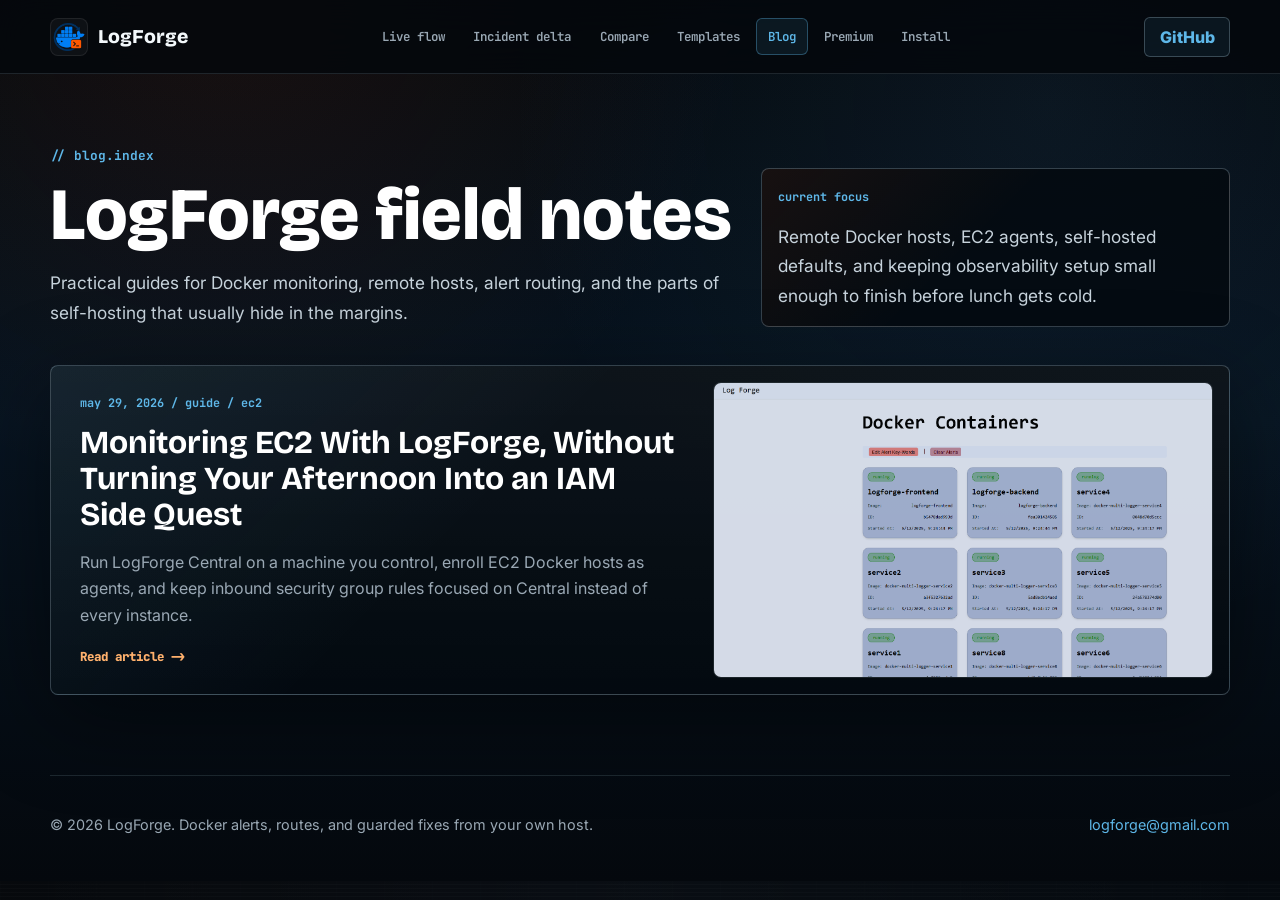
==== blog/index.html @ de20d285 "blogs" ====
<!DOCTYPE html>
<html lang="en">

<head>
    <meta charset="UTF-8" />
    <meta name="viewport" content="width=device-width, initial-scale=1.0" />
    <meta name="description" content="LogForge blog posts and practical guides for monitoring Docker hosts, remote agents, alerting, and self-hosted operations." />
    <title>Blog - LogForge</title>
    <link rel="preconnect" href="https://fonts.googleapis.com" />
    <link rel="preconnect" href="https://fonts.gstatic.com" crossorigin />
    <link href="https://fonts.googleapis.com/css2?family=Bricolage+Grotesque:wght@600;700;800&family=Inter:wght@400;500;600;700;800&family=JetBrains+Mono:wght@400;500;600;700&display=swap" rel="stylesheet" />
    <link rel="icon" href="../assets/logo-32x32.ico" type="image/x-icon" />
    <link rel="stylesheet" href="../styles.css" />
</head>

<body class="blog-page">
    <div class="page-grid" aria-hidden="true"></div>

    <header class="site-header">
        <a class="brand" href="../" aria-label="LogForge home">
            <img src="../assets/logforge-Icon-transparent-512x512.png" alt="" />
            <span>LogForge</span>
        </a>

        <nav class="site-nav" aria-label="Primary navigation">
            <a href="../#flow">Live flow</a>
            <a href="../#incident">Incident delta</a>
            <a href="../#compare">Compare</a>
            <a href="../#templates">Templates</a>
            <a href="./" aria-current="page">Blog</a>
            <a href="../#premium">Premium</a>
            <a href="../#install">Install</a>
        </nav>

        <a class="header-cta" href="https://github.com/log-forge/logforge" target="_blank" rel="noopener noreferrer">GitHub</a>
    </header>

    <main class="blog-main">
        <section class="blog-hero" aria-labelledby="blog-title">
            <div class="blog-hero-layout">
                <div>
                    <p class="mono-label">// blog.index</p>
                    <h1 id="blog-title">LogForge field notes</h1>
                    <p>Practical guides for Docker monitoring, remote hosts, alert routing, and the parts of self-hosting that usually hide in the margins.</p>
                </div>

                <aside class="blog-hero-panel" aria-label="Blog focus areas">
                    <span class="blog-card-meta">current focus</span>
                    <p>Remote Docker hosts, EC2 agents, self-hosted defaults, and keeping observability setup small enough to finish before lunch gets cold.</p>
                </aside>
            </div>
        </section>

        <section class="post-list" aria-label="Blog posts">
            <a class="post-card" href="monitoring-ec2-with-logforge.html">
                <div class="post-card-copy">
                    <span class="post-meta"><time datetime="2026-05-29">May 29, 2026</time> / guide / ec2</span>
                    <h2>Monitoring EC2 With LogForge, Without Turning Your Afternoon Into an IAM Side Quest</h2>
                    <p>Run LogForge Central on a machine you control, enroll EC2 Docker hosts as agents, and keep inbound security group rules focused on Central instead of every instance.</p>
                    <span class="blog-read-more">Read article</span>
                </div>
                <figure class="post-card-media" aria-label="LogForge dashboard preview">
                    <img src="../assets/logforge-home.png" alt="LogForge dashboard showing Docker monitoring views" loading="lazy" />
                </figure>
            </a>
        </section>
    </main>

    <footer class="site-footer">
        <p>&copy; 2026 LogForge. Docker alerts, routes, and guarded fixes from your own host.</p>
        <a href="mailto:logforge@gmail.com">logforge@gmail.com</a>
    </footer>

    <script src="../script.js"></script>
</body>

</html>
---- styles.css ----
:root {
    color-scheme: dark;
    --bg: #04080d;
    --bg-2: #07111c;
    --panel: #08111a;
    --panel-2: #0c1823;
    --panel-3: #112232;
    --ink: #f3f8fb;
    --muted: #9aa8b4;
    --muted-2: #6f7f8c;
    --line: rgba(194, 226, 246, 0.13);
    --line-strong: rgba(194, 226, 246, 0.25);
    --brand-blue: #5EB7E8;
    --brand-blue-strong: #0476B9;
    --brand-navy: #0A3657;
    --brand-navy-2: #123B5A;
    --brand-orange: #F36114;
    --brand-orange-light: #FFB16D;
    --red: #ff5d5d;
    --shadow: 0 24px 90px rgba(0, 0, 0, 0.45);
    --radius: 8px;
    --max-width: 1180px;
}

* {
    box-sizing: border-box;
}

html {
    scroll-behavior: smooth;
    background: var(--bg);
}

body {
    margin: 0;
    color: var(--ink);
    background:
        radial-gradient(circle at 18% 0%, rgba(243, 97, 20, 0.08), transparent 32rem),
        radial-gradient(circle at 82% 12%, rgba(94, 183, 232, 0.07), transparent 34rem),
        linear-gradient(180deg, #04080d 0%, #071421 48%, #04080d 100%);
    font-family: Inter, ui-sans-serif, system-ui, -apple-system, BlinkMacSystemFont, "Segoe UI", sans-serif;
    letter-spacing: 0;
    min-width: 320px;
}

body::before {
    content: "";
    position: fixed;
    inset: 0;
    z-index: -2;
    pointer-events: none;
    background-image:
        linear-gradient(rgba(194, 226, 246, 0.045) 1px, transparent 1px),
        linear-gradient(90deg, rgba(194, 226, 246, 0.045) 1px, transparent 1px);
    background-size: 48px 48px;
    mask-image: linear-gradient(180deg, rgba(0, 0, 0, 0.92), rgba(0, 0, 0, 0.18));
}

body::after {
    content: "";
    position: fixed;
    inset: 0;
    z-index: -1;
    pointer-events: none;
    background:
        repeating-linear-gradient(180deg, rgba(255, 255, 255, 0.032) 0, rgba(255, 255, 255, 0.032) 1px, transparent 1px, transparent 4px),
        linear-gradient(90deg, rgba(243, 97, 20, 0.025), rgba(10, 54, 87, 0.04), rgba(94, 183, 232, 0.025));
    opacity: 0.58;
}

a {
    color: inherit;
}

img {
    display: block;
    max-width: 100%;
}

[hidden] {
    display: none !important;
}

button,
a {
    -webkit-tap-highlight-color: transparent;
}

button,
input,
textarea,
select {
    font: inherit;
}

h1,
h2,
h3,
p {
    margin-top: 0;
    overflow-wrap: anywhere;
}

h1,
h2,
h3 {
    font-family: "Bricolage Grotesque", Inter, ui-sans-serif, system-ui, sans-serif;
    letter-spacing: 0;
}

pre,
code,
.mono-label,
.site-nav,
.window-title,
.window-status,
.panel-heading,
.container-list em,
.flow-node,
.template-grid span,
.security-grid span,
.compare-table,
.install-stats,
.copy-button,
.signal-strip,
.company-chips,
.mesh-routes,
.central-node,
.graph-node,
.chat-role,
.agent-trace,
.report-kicker,
.source-pills,
.agent-context-rail span,
.agent-task-chips span,
.premium-form label span,
.premium-form input,
.premium-form select,
.form-status,
.form-fallback,
.blog-card-meta,
.blog-read-more,
.post-meta,
.article-meta,
.article-side-card,
.article-toc,
.article-prose table,
.article-prose pre {
    font-family: "JetBrains Mono", ui-monospace, SFMono-Regular, Menlo, Monaco, Consolas, monospace;
    letter-spacing: 0;
}

pre {
    margin: 0;
    white-space: pre-wrap;
}

code {
    color: var(--brand-blue);
    font-size: 0.94em;
}

:focus-visible {
    outline: 2px solid var(--brand-blue);
    outline-offset: 4px;
}

.page-grid {
    position: fixed;
    inset: 0;
    z-index: -3;
    background:
        linear-gradient(90deg, transparent 0, rgba(255, 255, 255, 0.025) 50%, transparent 100%),
        #04080d;
}

.site-header {
    position: sticky;
    top: 0;
    z-index: 30;
    display: flex;
    align-items: center;
    justify-content: space-between;
    gap: 1rem;
    min-height: 74px;
    padding: 0.75rem max(1rem, calc((100vw - var(--max-width)) / 2));
    border-bottom: 1px solid var(--line);
    background: rgba(4, 8, 13, 0.84);
    backdrop-filter: blur(18px);
}

.brand {
    display: inline-flex;
    align-items: center;
    gap: 0.65rem;
    flex: 0 0 auto;
    color: var(--ink);
    font-weight: 800;
    text-decoration: none;
}

.brand img {
    width: 38px;
    height: 38px;
    border: 1px solid rgba(255, 255, 255, 0.08);
    border-radius: 8px;
    background: rgba(255, 255, 255, 0.04);
}

.brand span {
    font-family: "Bricolage Grotesque", Inter, sans-serif;
    font-size: 1.22rem;
}

.site-nav {
    display: flex;
    align-items: center;
    justify-content: center;
    gap: 0.28rem;
    color: var(--muted);
    font-size: 0.78rem;
    font-weight: 600;
}

.site-nav a,
.header-cta {
    border: 1px solid transparent;
    border-radius: 6px;
    text-decoration: none;
    transition: border-color 160ms ease, background 160ms ease, color 160ms ease, transform 160ms ease;
}

.site-nav a {
    padding: 0.55rem 0.68rem;
}

.site-nav a:hover,
.site-nav a:focus-visible {
    border-color: var(--line);
    background: rgba(255, 255, 255, 0.045);
    color: var(--ink);
}

.header-cta {
    display: inline-flex;
    align-items: center;
    justify-content: center;
    flex: 0 0 auto;
    min-height: 40px;
    padding: 0 0.9rem;
    border-color: var(--line-strong);
    background: rgba(94, 183, 232, 0.08);
    color: var(--brand-blue);
    font-weight: 800;
}

.header-cta:hover,
.header-cta:focus-visible {
    transform: translateY(-1px);
    border-color: rgba(94, 183, 232, 0.48);
    background: rgba(94, 183, 232, 0.14);
}

.hero {
    display: grid;
    grid-template-columns: minmax(0, 0.9fr) minmax(520px, 1.1fr);
    gap: 2rem;
    align-items: center;
    width: min(var(--max-width), calc(100% - 2rem));
    min-height: 620px;
    margin: 0 auto;
    padding: 4.25rem 0 3rem;
}

.hero-copy {
    min-width: 0;
}

.mono-label {
    display: inline-flex;
    align-items: center;
    gap: 0.5rem;
    margin: 0 0 0.9rem;
    color: var(--brand-blue);
    font-size: 0.8rem;
    font-weight: 700;
    text-transform: lowercase;
}

.hero h1 {
    max-width: 760px;
    margin-bottom: 1.2rem;
    padding-bottom: 0.03em;
    color: #ffffff;
    font-size: 5.6rem;
    line-height: 0.94;
    font-weight: 800;
    overflow-wrap: normal;
    word-break: normal;
}

.hero-subhead {
    max-width: 640px;
    margin-bottom: 1.6rem;
    color: #c7d3dc;
    font-size: 1.16rem;
    line-height: 1.65;
}

.action-row {
    display: flex;
    flex-wrap: wrap;
    gap: 0.8rem;
    margin: 0 0 0.85rem;
}

.button {
    display: inline-flex;
    align-items: center;
    justify-content: center;
    min-height: 48px;
    padding: 0 1.05rem;
    border: 1px solid transparent;
    border-radius: 8px;
    color: var(--ink);
    font-weight: 800;
    line-height: 1.1;
    text-align: center;
    text-decoration: none;
    transition: transform 160ms ease, background 160ms ease, border-color 160ms ease, color 160ms ease;
}

.button:hover,
.button:focus-visible {
    transform: translateY(-1px);
}

.button-primary {
    border-color: rgba(243, 97, 20, 0.95);
    background: var(--brand-orange);
    color: #130704;
    box-shadow: 0 14px 42px rgba(243, 97, 20, 0.24);
}

.button-primary:hover,
.button-primary:focus-visible {
    background: #ff7a2f;
}

.button-secondary {
    border-color: var(--line-strong);
    background: rgba(255, 255, 255, 0.055);
    color: var(--ink);
}

.button-secondary:hover,
.button-secondary:focus-visible {
    border-color: rgba(94, 183, 232, 0.42);
    background: rgba(94, 183, 232, 0.09);
    color: #ffffff;
}

.signal-strip {
    display: flex;
    flex-wrap: wrap;
    gap: 0.45rem;
    margin-top: 1.25rem;
    color: var(--muted);
    font-size: 0.75rem;
}

.signal-strip span {
    padding: 0.42rem 0.55rem;
    border: 1px solid var(--line);
    border-radius: 6px;
    background: rgba(255, 255, 255, 0.035);
}

.demo-callout {
    display: inline-flex;
    flex-wrap: wrap;
    gap: 0.42rem;
    align-items: center;
    max-width: 100%;
    margin: 0;
    padding: 0.56rem 0.7rem;
    border: 1px solid rgba(94, 183, 232, 0.24);
    border-radius: 8px;
    background: rgba(94, 183, 232, 0.065);
    color: #c8d8e3;
    font-size: 0.9rem;
    line-height: 1.45;
}

.demo-callout a {
    color: var(--brand-blue);
    font-weight: 800;
    text-decoration: none;
}

.demo-callout a:hover,
.demo-callout a:focus-visible {
    color: #ffffff;
}

.control-room {
    min-width: 0;
    overflow: hidden;
    border: 1px solid var(--line-strong);
    border-radius: 8px;
    background:
        linear-gradient(135deg, rgba(10, 54, 87, 0.22), transparent 34%),
        linear-gradient(180deg, rgba(255, 255, 255, 0.055), rgba(255, 255, 255, 0.015)),
        #06101a;
    box-shadow: var(--shadow);
}

.window-bar,
.code-header {
    display: flex;
    align-items: center;
    gap: 0.5rem;
    min-height: 44px;
    padding: 0 0.8rem;
    border-bottom: 1px solid var(--line);
    background: rgba(255, 255, 255, 0.04);
}

.window-dot {
    width: 9px;
    height: 9px;
    border-radius: 50%;
    background: var(--muted-2);
}

.window-dot:first-child {
    background: var(--red);
}

.window-dot:nth-child(2) {
    background: var(--brand-orange-light);
}

.window-dot:nth-child(3) {
    background: var(--brand-blue-strong);
}

.window-title {
    min-width: 0;
    color: var(--muted);
    font-size: 0.75rem;
    overflow: hidden;
    text-overflow: ellipsis;
    white-space: nowrap;
}

.window-status {
    margin-left: auto;
    padding: 0.18rem 0.42rem;
    border: 1px solid rgba(94, 183, 232, 0.36);
    border-radius: 999px;
    color: var(--brand-blue);
    font-size: 0.68rem;
}

.room-grid {
    display: grid;
    grid-template-columns: 0.95fr 1.05fr;
    gap: 0.8rem;
    padding: 0.8rem;
}

.console-panel {
    min-width: 0;
    overflow: hidden;
    border: 1px solid var(--line);
    border-radius: 8px;
    background:
        linear-gradient(180deg, rgba(255, 255, 255, 0.04), transparent),
        rgba(4, 10, 16, 0.84);
}

.panel-heading {
    display: flex;
    align-items: center;
    justify-content: space-between;
    gap: 1rem;
    min-height: 39px;
    padding: 0 0.75rem;
    border-bottom: 1px solid var(--line);
    color: var(--muted);
    font-size: 0.72rem;
}

.panel-heading strong {
    color: var(--brand-blue);
    font-weight: 700;
}

.container-list {
    display: grid;
    gap: 0.45rem;
    padding: 0.75rem;
}

.container-list article {
    display: grid;
    grid-template-columns: auto minmax(0, 1fr) auto;
    gap: 0.55rem;
    align-items: center;
    min-height: 52px;
    padding: 0.55rem;
    border: 1px solid rgba(255, 255, 255, 0.06);
    border-radius: 6px;
    background: rgba(255, 255, 255, 0.035);
}

.container-list article.is-hot {
    border-color: rgba(243, 97, 20, 0.35);
    background: rgba(243, 97, 20, 0.07);
}

.status-dot {
    width: 9px;
    height: 9px;
    border-radius: 50%;
    box-shadow: 0 0 18px currentColor;
}

.status-dot.ok {
    color: var(--brand-blue);
    background: var(--brand-blue);
}

.status-dot.warn {
    color: var(--brand-orange);
    background: var(--brand-orange);
}

.container-list strong,
.container-list span {
    display: block;
    min-width: 0;
}

.container-list strong {
    color: #ffffff;
    font-size: 0.9rem;
}

.container-list div span {
    margin-top: 0.18rem;
    color: var(--muted);
    font-size: 0.76rem;
}

.container-list em {
    color: var(--brand-orange-light);
    font-size: 0.68rem;
    font-style: normal;
}

.log-panel {
    grid-row: span 4;
    display: grid;
    grid-template-rows: auto minmax(0, 1fr);
}

.timeline-panel {
    grid-row: span 2;
}

.log-stream {
    display: grid;
    align-content: end;
    gap: 0.34rem;
    min-height: 0;
    margin: 0;
    padding: 0.75rem;
    overflow: hidden;
    list-style: none;
}

.log-stream li {
    display: grid;
    grid-template-columns: 4.4rem minmax(0, 1fr);
    gap: 0.55rem;
    color: #c7d3dc;
    font-family: "JetBrains Mono", ui-monospace, monospace;
    font-size: 0.75rem;
    line-height: 1.45;
}

.log-stream time {
    color: var(--muted-2);
}

.log-stream .log-hot {
    color: var(--brand-orange-light);
}

@media (min-width: 821px) {
    .log-panel {
        contain: size;
    }

    .log-stream {
        align-content: space-between;
        gap: 0.22rem;
    }

    .log-stream li {
        font-size: 0.7rem;
        line-height: 1.34;
    }
}

.rule-panel pre,
.install-card pre,
.flow-detail pre,
.tab-panel pre {
    padding: 0.85rem;
    color: #d8edf9;
    font-family: "JetBrains Mono", ui-monospace, monospace;
    font-size: 0.78rem;
    line-height: 1.66;
}

.timeline-panel ol {
    display: grid;
    gap: 0.72rem;
    margin: 0;
    padding: 0.78rem;
    list-style: none;
}

.timeline-panel li {
    display: grid;
    grid-template-columns: 3.4rem minmax(0, 1fr);
    gap: 0.55rem;
    color: #c7d3dc;
    font-size: 0.82rem;
    line-height: 1.45;
}

.timeline-panel li span {
    color: var(--brand-blue);
    font-family: "JetBrains Mono", ui-monospace, monospace;
}

.proof-band {
    display: flex;
    align-items: center;
    justify-content: space-between;
    gap: 1rem;
    width: min(var(--max-width), calc(100% - 2rem));
    margin: 0 auto;
    padding: 1rem 0 3rem;
    border-top: 1px solid var(--line);
}

.proof-band p {
    margin: 0;
    color: var(--muted);
    font-size: 0.9rem;
    font-weight: 700;
}

.company-chips {
    display: flex;
    flex-wrap: wrap;
    justify-content: flex-end;
    gap: 0.5rem;
}

.company-chips span {
    padding: 0.5rem 0.66rem;
    border: 1px solid var(--line);
    border-radius: 6px;
    background: rgba(255, 255, 255, 0.035);
    color: #d5e1ea;
    font-size: 0.78rem;
    font-weight: 700;
}

.section {
    width: min(var(--max-width), calc(100% - 2rem));
    margin: 0 auto;
    padding: 5rem 0;
    scroll-margin-top: 92px;
}

.section-kicker,
.section-intro {
    max-width: 790px;
    margin-bottom: 2rem;
}

.section-intro.compact {
    max-width: 680px;
}

.section h2 {
    margin: 0;
    padding-bottom: 0.05em;
    color: #ffffff;
    font-size: 3.25rem;
    line-height: 1.08;
    font-weight: 800;
}

.section-intro p:not(.mono-label),
.install-layout > div > p:not(.mono-label),
.tab-panel p,
.template-grid p,
.security-grid p,
.delta-card p,
.mesh-copy p,
.premium-copy p {
    color: var(--muted);
    line-height: 1.72;
}

.section-intro p:not(.mono-label) {
    max-width: 720px;
    margin: 1rem 0 0;
    font-size: 1.04rem;
}

.delta-grid {
    display: grid;
    grid-template-columns: repeat(2, minmax(0, 1fr));
    gap: 1rem;
}

.delta-card {
    min-width: 0;
    padding: 1.1rem;
    border: 1px solid var(--line);
    border-radius: 8px;
    background: rgba(255, 255, 255, 0.035);
}

.without-card {
    border-color: rgba(255, 93, 93, 0.25);
    background:
        linear-gradient(135deg, rgba(255, 93, 93, 0.08), transparent 45%),
        rgba(255, 255, 255, 0.03);
}

.with-card {
    border-color: rgba(94, 183, 232, 0.35);
    background:
        linear-gradient(135deg, rgba(94, 183, 232, 0.09), transparent 45%),
        rgba(255, 255, 255, 0.035);
}

.delta-head {
    display: flex;
    align-items: center;
    justify-content: space-between;
    gap: 1rem;
    margin-bottom: 1.4rem;
    font-family: "JetBrains Mono", ui-monospace, monospace;
}

.delta-head span {
    color: var(--muted);
    font-size: 0.72rem;
    font-weight: 700;
}

.delta-head strong {
    color: #ffffff;
    font-size: 2.8rem;
    line-height: 1;
}

.without-card .delta-head strong {
    color: #ff8989;
}

.with-card .delta-head strong {
    color: var(--brand-blue);
}

.delta-card h3,
.flow-detail h3,
.tab-panel h3,
.template-grid h3,
.agent-report h3 {
    margin: 0;
    color: #ffffff;
    font-size: 1.45rem;
    line-height: 1.12;
}

.delta-card ul {
    display: grid;
    gap: 0.72rem;
    margin: 1.2rem 0 0;
    padding: 0;
    list-style: none;
}

.delta-card li {
    position: relative;
    padding-left: 1.05rem;
    color: #c8d6e0;
    line-height: 1.62;
}

.delta-card li::before {
    content: "";
    position: absolute;
    top: 0.68rem;
    left: 0;
    width: 0.42rem;
    height: 0.42rem;
    border-radius: 50%;
    background: currentColor;
}

.without-card li::before {
    color: var(--red);
}

.with-card li::before {
    color: var(--brand-blue);
}

.flow-console {
    overflow: hidden;
    border: 1px solid var(--line-strong);
    border-radius: 8px;
    background:
        linear-gradient(135deg, rgba(94, 183, 232, 0.08), transparent 34%),
        rgba(4, 10, 16, 0.82);
    box-shadow: var(--shadow);
}

.flow-rail {
    display: grid;
    grid-template-columns: repeat(5, minmax(0, 1fr));
    border-bottom: 1px solid var(--line);
}

.flow-node {
    display: flex;
    align-items: center;
    justify-content: space-between;
    gap: 0.7rem;
    min-width: 0;
    min-height: 70px;
    padding: 0.9rem;
    border: 0;
    border-right: 1px solid var(--line);
    background: rgba(255, 255, 255, 0.025);
    color: var(--muted);
    cursor: pointer;
    text-align: left;
}

.flow-node:last-child {
    border-right: 0;
}

.flow-node span {
    color: var(--muted-2);
    font-size: 0.72rem;
}

.flow-node strong {
    min-width: 0;
    color: inherit;
    font-size: 0.82rem;
    overflow: hidden;
    text-overflow: ellipsis;
    white-space: nowrap;
}

.flow-node.is-active {
    background: rgba(94, 183, 232, 0.09);
    color: var(--brand-blue);
}

.flow-stage {
    display: grid;
    grid-template-columns: minmax(0, 1.1fr) minmax(360px, 0.9fr);
    gap: 1rem;
    align-items: stretch;
    padding: 1rem;
}

.flow-visual {
    position: relative;
    display: grid;
    grid-template-columns: repeat(5, minmax(0, 1fr));
    gap: 0.7rem;
    align-items: stretch;
    min-height: 368px;
    overflow: hidden;
}

.flow-visual::before {
    content: "";
    position: absolute;
    top: 50%;
    left: 5%;
    right: 5%;
    height: 1px;
    background: linear-gradient(90deg, transparent, rgba(94, 183, 232, 0.52), rgba(243, 97, 20, 0.42), transparent);
}

.flow-column {
    position: relative;
    z-index: 1;
    display: flex;
    flex-direction: column;
    justify-content: space-between;
    min-width: 0;
    min-height: 368px;
    padding: 0.9rem;
    border: 1px solid var(--line);
    border-radius: 8px;
    background: rgba(255, 255, 255, 0.035);
}

.flow-column span {
    color: var(--muted);
    font-family: "JetBrains Mono", ui-monospace, monospace;
    font-size: 0.72rem;
}

.flow-column strong {
    color: #ffffff;
    font-size: 1rem;
    line-height: 1.2;
}

.packet {
    position: absolute;
    z-index: 2;
    top: calc(50% - 5px);
    left: 4%;
    width: 10px;
    height: 10px;
    border-radius: 50%;
    background: var(--brand-blue);
    box-shadow: 0 0 18px var(--brand-blue);
    animation: packet-run 4.8s linear infinite;
}

.packet-two {
    animation-delay: 1.35s;
    background: var(--brand-orange);
    box-shadow: 0 0 18px var(--brand-orange);
}

.packet-three {
    animation-delay: 2.75s;
    background: var(--brand-blue-strong);
    box-shadow: 0 0 18px var(--brand-blue-strong);
}

@keyframes packet-run {
    from {
        left: 4%;
        transform: translateX(0);
        opacity: 0;
    }
    12% {
        opacity: 1;
    }
    88% {
        opacity: 1;
    }
    to {
        left: 96%;
        transform: translateX(-100%);
        opacity: 0;
    }
}

.flow-detail {
    display: grid;
    grid-template-rows: minmax(216px, auto) minmax(136px, 1fr);
    gap: 1rem;
    min-width: 0;
    min-height: 368px;
}

.flow-detail > div,
.flow-detail pre {
    border: 1px solid var(--line);
    border-radius: 8px;
    background: rgba(255, 255, 255, 0.035);
}

.flow-detail > div {
    min-height: 216px;
    padding: 1rem;
}

.flow-detail pre {
    min-height: 136px;
}

.flow-detail p {
    margin: 0.78rem 0 0;
    color: var(--muted);
    line-height: 1.66;
}

.flow-detail.is-transitioning > div,
.flow-detail.is-transitioning pre {
    animation: flow-detail-enter 180ms ease both;
}

@keyframes flow-detail-enter {
    from {
        opacity: 0;
        transform: translateY(6px);
    }

    to {
        opacity: 1;
        transform: translateY(0);
    }
}

.tabs {
    overflow: hidden;
    border: 1px solid var(--line-strong);
    border-radius: 8px;
    background: rgba(4, 10, 16, 0.82);
}

.tab-list {
    display: grid;
    grid-template-columns: repeat(4, minmax(0, 1fr));
    border-bottom: 1px solid var(--line);
}

.tab-button {
    min-height: 62px;
    padding: 0.85rem 0.9rem;
    border: 0;
    border-right: 1px solid var(--line);
    background: rgba(255, 255, 255, 0.025);
    color: var(--muted);
    font-weight: 800;
    text-align: left;
    cursor: pointer;
}

.tab-button:last-child {
    border-right: 0;
}

.tab-button.is-active {
    background: rgba(94, 183, 232, 0.09);
    color: #ffffff;
}

.tab-panels {
    padding: 1rem;
}

.tab-panel {
    display: grid;
    grid-template-columns: minmax(0, 0.92fr) minmax(360px, 1.08fr);
    gap: 1rem;
    align-items: stretch;
}

.tab-panel > div,
.tab-panel pre {
    min-width: 0;
    border: 1px solid var(--line);
    border-radius: 8px;
    background: rgba(255, 255, 255, 0.035);
}

.tab-panel > div {
    padding: 1rem;
}

.tab-panel p:not(.mono-label) {
    margin: 0.85rem 0 0;
}

.ai-agent-theater {
    overflow: hidden;
    border: 1px solid var(--line-strong);
    border-radius: 8px;
    background:
        linear-gradient(135deg, rgba(243, 97, 20, 0.08), transparent 36%),
        linear-gradient(180deg, rgba(255, 255, 255, 0.052), rgba(255, 255, 255, 0.012)),
        #06101a;
    box-shadow: var(--shadow);
}

.ai-theater-body {
    position: relative;
    min-height: 660px;
    overflow: hidden;
    padding: 1rem;
}

.thinking-graph {
    position: absolute;
    inset: 0;
    z-index: 0;
    opacity: 0.72;
    pointer-events: none;
}

.thinking-graph::before {
    content: "";
    position: absolute;
    inset: 0;
    background:
        linear-gradient(rgba(194, 226, 246, 0.035) 1px, transparent 1px),
        linear-gradient(90deg, rgba(194, 226, 246, 0.035) 1px, transparent 1px),
        radial-gradient(circle at 32% 28%, rgba(94, 183, 232, 0.14), transparent 18rem),
        radial-gradient(circle at 72% 62%, rgba(243, 97, 20, 0.1), transparent 20rem);
    background-size: 42px 42px, 42px 42px, auto, auto;
}

.graph-node {
    position: absolute;
    z-index: 2;
    transform: translate(-50%, -50%);
    min-width: 4.8rem;
    padding: 0.42rem 0.58rem;
    border: 1px solid rgba(94, 183, 232, 0.32);
    border-radius: 999px;
    background:
        linear-gradient(180deg, rgba(8, 17, 26, 0.92), rgba(8, 17, 26, 0.72)),
        rgba(94, 183, 232, 0.12);
    color: #cfefff;
    font-size: 0.72rem;
    font-weight: 700;
    text-align: center;
    text-transform: lowercase;
    box-shadow: 0 0 26px rgba(94, 183, 232, 0.18);
    animation: graph-node-glow 4.8s ease-in-out infinite;
}

.graph-logs {
    top: 16%;
    left: 16%;
}

.graph-events {
    top: 28%;
    left: 39%;
    animation-delay: 320ms;
}

.graph-containers {
    top: 14%;
    left: 64%;
    animation-delay: 640ms;
}

.graph-deploys {
    top: 43%;
    left: 78%;
    animation-delay: 960ms;
}

.graph-code {
    top: 70%;
    left: 68%;
    animation-delay: 1280ms;
}

.graph-incidents {
    top: 80%;
    left: 39%;
    animation-delay: 1600ms;
}

.graph-owners {
    top: 62%;
    left: 18%;
    animation-delay: 1920ms;
}

.graph-ollama {
    top: 48%;
    left: 52%;
    border-color: rgba(243, 97, 20, 0.42);
    color: #ffe1c8;
    box-shadow: 0 0 28px rgba(243, 97, 20, 0.22);
    animation-delay: 2240ms;
}

.graph-line {
    position: absolute;
    z-index: 1;
    left: var(--x);
    top: var(--y);
    width: var(--w);
    height: 1px;
    transform: rotate(var(--r));
    transform-origin: left center;
    background: linear-gradient(90deg, transparent, rgba(94, 183, 232, 0.42), transparent);
}

.graph-line::after {
    content: "";
    position: absolute;
    top: -3px;
    left: 0;
    width: 7px;
    height: 7px;
    border-radius: 50%;
    background: var(--brand-blue);
    box-shadow: 0 0 18px var(--brand-blue);
    animation: graph-pulse 3.8s linear infinite;
}

.line-one {
    --x: 17%;
    --y: 17%;
    --w: 25%;
    --r: 18deg;
}

.line-two {
    --x: 40%;
    --y: 28%;
    --w: 25%;
    --r: -21deg;
}

.line-three {
    --x: 63%;
    --y: 16%;
    --w: 20%;
    --r: 58deg;
}

.line-four {
    --x: 76%;
    --y: 44%;
    --w: 24%;
    --r: 104deg;
}

.line-five {
    --x: 68%;
    --y: 69%;
    --w: 30%;
    --r: 160deg;
}

.line-six {
    --x: 39%;
    --y: 79%;
    --w: 27%;
    --r: 202deg;
}

.line-seven {
    --x: 18%;
    --y: 61%;
    --w: 36%;
    --r: -24deg;
}

.line-two::after {
    animation-delay: 420ms;
}

.line-three::after {
    animation-delay: 840ms;
    background: var(--brand-orange);
    box-shadow: 0 0 18px var(--brand-orange);
}

.line-four::after {
    animation-delay: 1260ms;
}

.line-five::after {
    animation-delay: 1680ms;
}

.line-six::after {
    animation-delay: 2100ms;
    background: var(--brand-orange-light);
    box-shadow: 0 0 18px var(--brand-orange-light);
}

.line-seven::after {
    animation-delay: 2520ms;
}

@keyframes graph-pulse {
    from {
        left: 0;
        opacity: 0;
    }

    12%,
    86% {
        opacity: 1;
    }

    to {
        left: 100%;
        opacity: 0;
    }
}

@keyframes graph-node-glow {
    0%,
    100% {
        transform: translate(-50%, -50%) scale(1);
        border-color: rgba(94, 183, 232, 0.28);
    }

    50% {
        transform: translate(-50%, -50%) scale(1.04);
        border-color: rgba(94, 183, 232, 0.56);
    }
}

.agent-chat-demo {
    position: relative;
    z-index: 1;
    display: grid;
    grid-template-columns: minmax(0, 1.28fr) minmax(280px, 0.72fr);
    gap: 1rem;
    align-items: stretch;
}

.chat-transcript {
    display: grid;
    gap: 0.85rem;
    min-width: 0;
}

.chat-message,
.agent-report,
.agent-context-rail article,
.agent-task-chips article {
    min-width: 0;
    border: 1px solid var(--line);
    border-radius: 8px;
    background: rgba(4, 10, 16, 0.78);
    backdrop-filter: blur(8px);
}

.chat-message {
    padding: 0.9rem;
}

.operator-message {
    justify-self: end;
    width: min(100%, 660px);
    border-color: rgba(94, 183, 232, 0.34);
    background:
        linear-gradient(135deg, rgba(94, 183, 232, 0.13), transparent 58%),
        rgba(4, 10, 16, 0.84);
}

.agent-thinking {
    width: min(100%, 560px);
    border-color: rgba(243, 97, 20, 0.28);
    background:
        linear-gradient(135deg, rgba(243, 97, 20, 0.1), transparent 54%),
        rgba(4, 10, 16, 0.84);
    animation: thinking-card-glow 3.2s ease-in-out infinite;
}

.chat-role {
    display: block;
    margin-bottom: 0.55rem;
    color: var(--brand-blue);
    font-size: 0.72rem;
    font-weight: 700;
    text-transform: lowercase;
}

.agent-thinking .chat-role {
    color: var(--brand-orange-light);
}

.chat-message p {
    margin: 0;
    color: #d9e7ef;
    line-height: 1.6;
}

.typing-dots {
    display: inline-flex;
    gap: 0.18rem;
    margin-left: 0.22rem;
    vertical-align: middle;
}

.typing-dots span {
    width: 0.32rem;
    height: 0.32rem;
    border-radius: 50%;
    background: var(--brand-orange-light);
    animation: typing-dot 1.2s ease-in-out infinite;
}

.typing-dots span:nth-child(2) {
    animation-delay: 160ms;
}

.typing-dots span:nth-child(3) {
    animation-delay: 320ms;
}

.agent-trace {
    display: flex;
    flex-wrap: wrap;
    gap: 0.42rem;
    margin: 0.8rem 0 0;
    padding: 0;
    list-style: none;
}

.agent-trace li,
.source-pills span {
    padding: 0.34rem 0.46rem;
    border: 1px solid rgba(255, 255, 255, 0.08);
    border-radius: 999px;
    background: rgba(255, 255, 255, 0.045);
    color: #cbd9e2;
    font-size: 0.68rem;
}

@keyframes typing-dot {
    0%,
    100% {
        transform: translateY(0);
        opacity: 0.42;
    }

    50% {
        transform: translateY(-3px);
        opacity: 1;
    }
}

@keyframes thinking-card-glow {
    0%,
    100% {
        box-shadow: 0 0 0 rgba(243, 97, 20, 0);
    }

    50% {
        box-shadow: 0 0 30px rgba(243, 97, 20, 0.12);
    }
}

.agent-report {
    display: grid;
    gap: 0.85rem;
    padding: 1rem;
    border-color: rgba(94, 183, 232, 0.28);
    background:
        linear-gradient(135deg, rgba(94, 183, 232, 0.11), transparent 46%),
        rgba(4, 10, 16, 0.9);
    animation: report-enter 420ms ease 240ms both;
}

.agent-report-header {
    display: flex;
    align-items: flex-start;
    justify-content: space-between;
    gap: 1rem;
}

.report-kicker {
    display: block;
    margin-bottom: 0.42rem;
    color: var(--brand-blue);
    font-size: 0.72rem;
    font-weight: 700;
}

.agent-report h3 {
    font-size: 1.5rem;
}

.agent-report-header p {
    margin: 0.45rem 0 0;
    color: var(--muted);
    line-height: 1.55;
}

.agent-report-header > strong {
    flex: 0 0 auto;
    padding: 0.25rem 0.5rem;
    border: 1px solid rgba(83, 223, 162, 0.35);
    border-radius: 999px;
    color: #8cf1c6;
    font-family: "JetBrains Mono", ui-monospace, monospace;
    font-size: 0.68rem;
    font-weight: 700;
}

.report-service-list {
    display: grid;
    grid-template-columns: repeat(3, minmax(0, 1fr));
    gap: 0.65rem;
}

.report-service-list article {
    display: grid;
    grid-template-columns: minmax(0, 1fr) auto;
    gap: 0.6rem;
    align-items: center;
    min-width: 0;
    min-height: 82px;
    padding: 0.72rem;
    border: 1px solid rgba(255, 255, 255, 0.075);
    border-radius: 8px;
    background: rgba(255, 255, 255, 0.04);
}

.report-service-list strong,
.report-service-list span {
    display: block;
    min-width: 0;
}

.report-service-list strong {
    color: #ffffff;
    font-size: 0.94rem;
    line-height: 1.18;
}

.report-service-list span {
    margin-top: 0.28rem;
    color: var(--muted);
    font-size: 0.78rem;
    line-height: 1.35;
}

.report-service-list em {
    font-family: "JetBrains Mono", ui-monospace, monospace;
    font-size: 1.05rem;
    font-style: normal;
    font-weight: 800;
}

.delta-up {
    color: var(--brand-orange-light);
}

.delta-down {
    color: #8cf1c6;
}

.report-findings {
    display: grid;
    grid-template-columns: repeat(2, minmax(0, 1fr));
    gap: 0.65rem;
}

.report-findings article {
    min-width: 0;
    padding: 0.78rem;
    border: 1px solid rgba(255, 255, 255, 0.075);
    border-radius: 8px;
    background: rgba(255, 255, 255, 0.035);
}

.report-findings span {
    display: block;
    color: var(--brand-blue);
    font-family: "JetBrains Mono", ui-monospace, monospace;
    font-size: 0.7rem;
    font-weight: 700;
}

.report-findings p {
    margin: 0.5rem 0 0;
    color: #d4e1e9;
    font-size: 0.88rem;
    line-height: 1.58;
}

.source-pills {
    display: flex;
    flex-wrap: wrap;
    gap: 0.42rem;
}

.source-pills span {
    max-width: 100%;
    color: var(--brand-orange-light);
    overflow-wrap: anywhere;
}

@keyframes report-enter {
    from {
        opacity: 0;
        transform: translateY(8px);
    }

    to {
        opacity: 1;
        transform: translateY(0);
    }
}

.agent-context-rail {
    display: grid;
    grid-template-rows: repeat(4, auto) minmax(15rem, 1fr);
    gap: 0.75rem;
    align-content: stretch;
    height: 100%;
    min-width: 0;
}

.agent-context-rail article {
    padding: 0.9rem;
    background:
        linear-gradient(180deg, rgba(255, 255, 255, 0.045), transparent),
        rgba(4, 10, 16, 0.76);
}

.agent-context-rail .agent-follow-up-prompt {
    display: flex;
    flex-direction: column;
    gap: 0.85rem;
    min-width: 0;
    min-height: 15rem;
    padding: 1rem;
    border-color: rgba(94, 183, 232, 0.52);
    background:
        linear-gradient(135deg, rgba(94, 183, 232, 0.13), transparent 54%),
        linear-gradient(180deg, rgba(243, 97, 20, 0.08), transparent),
        rgba(4, 10, 16, 0.9);
    box-shadow:
        0 0 34px rgba(94, 183, 232, 0.15),
        inset 0 0 0 1px rgba(243, 97, 20, 0.12);
}

.follow-up-agent-row {
    display: flex;
    align-items: center;
    gap: 0.68rem;
    min-width: 0;
}

.agent-context-rail .follow-up-avatar {
    display: inline-grid;
    place-items: center;
    flex: 0 0 auto;
    width: 2.28rem;
    height: 2.28rem;
    border: 1px solid rgba(255, 177, 109, 0.42);
    border-radius: 8px;
    background:
        linear-gradient(135deg, rgba(255, 177, 109, 0.22), rgba(94, 183, 232, 0.12)),
        rgba(4, 10, 16, 0.88);
    color: #ffffff;
    font-size: 0.78rem;
    font-weight: 800;
    text-transform: uppercase;
    box-shadow: 0 0 22px rgba(255, 177, 109, 0.18);
}

.follow-up-agent-meta {
    display: grid;
    gap: 0.18rem;
    min-width: 0;
}

.follow-up-agent-meta strong {
    color: #ffffff;
    font-size: 0.82rem;
    font-weight: 800;
    line-height: 1.2;
}

.agent-context-rail span {
    display: block;
    color: var(--brand-blue);
    font-size: 0.74rem;
    font-weight: 700;
    text-transform: lowercase;
}

.agent-context-rail .follow-up-agent-meta span {
    color: var(--brand-orange-light);
}

.agent-context-rail p {
    margin: 0.58rem 0 0;
    color: #c8d6e0;
    font-size: 0.88rem;
    line-height: 1.58;
}

.follow-up-bubble {
    position: relative;
    display: flex;
    align-items: flex-start;
    align-self: flex-start;
    min-width: 0;
    width: fit-content;
    max-width: 100%;
    padding: 1rem;
    border: 1px solid rgba(194, 226, 246, 0.18);
    border-radius: 8px;
    background:
        linear-gradient(180deg, rgba(255, 255, 255, 0.055), transparent),
        rgba(8, 17, 26, 0.86);
    box-shadow:
        inset 0 1px 0 rgba(255, 255, 255, 0.08),
        0 16px 34px rgba(0, 0, 0, 0.16);
}

.follow-up-bubble::before {
    content: "";
    position: absolute;
    top: -0.36rem;
    left: 1rem;
    width: 0.64rem;
    height: 0.64rem;
    border-top: 1px solid rgba(194, 226, 246, 0.18);
    border-left: 1px solid rgba(194, 226, 246, 0.18);
    background: rgba(8, 17, 26, 0.96);
    transform: rotate(45deg);
}

.agent-context-rail .follow-up-bubble p {
    margin: 0;
    color: #edf7fb;
    font-size: 1rem;
    line-height: 1.62;
    overflow-wrap: anywhere;
}

.follow-up-chat-bar {
    display: flex;
    align-items: center;
    justify-content: space-between;
    gap: 0.65rem;
    min-width: 0;
    min-height: 2.7rem;
    margin-top: auto;
    padding: 0.62rem 0.72rem;
    border: 1px solid rgba(194, 226, 246, 0.14);
    border-radius: 8px;
    background: rgba(255, 255, 255, 0.035);
}

.agent-context-rail .follow-up-chat-bar span {
    min-width: 0;
    color: var(--muted);
    font-size: 0.68rem;
    line-height: 1.35;
    overflow-wrap: anywhere;
    text-transform: none;
}

.agent-context-rail .follow-up-chat-bar .follow-up-send {
    flex: 0 0 auto;
    padding: 0.22rem 0.46rem;
    border: 1px solid rgba(94, 183, 232, 0.18);
    border-radius: 6px;
    color: rgba(199, 211, 220, 0.72);
    font-weight: 800;
    text-transform: lowercase;
}

.agent-task-chips {
    display: grid;
    grid-template-columns: repeat(3, minmax(0, 1fr));
    gap: 0.8rem;
    margin-top: 1rem;
}

.agent-task-chips article {
    padding: 0.9rem;
    background:
        linear-gradient(180deg, rgba(255, 255, 255, 0.045), transparent),
        rgba(255, 255, 255, 0.026);
}

.agent-task-chips span {
    display: block;
    color: var(--muted);
    font-size: 0.72rem;
    font-weight: 700;
}

.agent-task-chips strong {
    display: block;
    margin-top: 0.42rem;
    color: var(--brand-orange-light);
    font-size: 1.18rem;
    line-height: 1.16;
    overflow-wrap: anywhere;
}

.agent-task-chips p {
    margin: 0.58rem 0 0;
    color: #c8d6e0;
    font-size: 0.88rem;
    line-height: 1.55;
}

.template-grid,
.security-grid {
    display: grid;
    grid-template-columns: repeat(4, minmax(0, 1fr));
    gap: 1rem;
}

.security-grid {
    grid-template-columns: repeat(3, minmax(0, 1fr));
}

.template-grid article,
.security-grid article {
    min-width: 0;
    min-height: 188px;
    padding: 1rem;
    border: 1px solid var(--line);
    border-radius: 8px;
    background:
        linear-gradient(180deg, rgba(255, 255, 255, 0.045), transparent),
        rgba(255, 255, 255, 0.026);
}

.template-grid span,
.security-grid span {
    display: block;
    margin-bottom: 1.2rem;
    color: var(--brand-blue);
    font-size: 0.74rem;
    font-weight: 700;
}

.template-grid p,
.security-grid p {
    margin: 0.8rem 0 0;
}

.compare-table-wrap {
    overflow-x: auto;
    border: 1px solid var(--line-strong);
    border-radius: 8px;
    background: rgba(4, 10, 16, 0.86);
    box-shadow: var(--shadow);
}

.compare-table {
    width: 100%;
    min-width: 780px;
    border-collapse: collapse;
    color: #dbe7ef;
    font-size: 0.86rem;
}

.compare-table th,
.compare-table td {
    padding: 1rem;
    border-bottom: 1px solid var(--line);
    text-align: left;
    vertical-align: top;
}

.compare-table thead th {
    color: var(--muted);
    font-size: 0.75rem;
    font-weight: 700;
    text-transform: lowercase;
}

.compare-table tbody tr:last-child th,
.compare-table tbody tr:last-child td {
    border-bottom: 0;
}

.compare-table tbody th {
    width: 140px;
    color: var(--brand-blue);
    font-size: 0.72rem;
    font-weight: 700;
}

.compare-table td {
    width: 42%;
    line-height: 1.55;
}

.logforge-row {
    box-shadow: inset 4px 0 0 rgba(94, 183, 232, 0.9);
    background: rgba(94, 183, 232, 0.035);
}

.mark {
    display: inline-flex;
    align-items: center;
    justify-content: center;
    width: 1.25rem;
    height: 1.25rem;
    margin-right: 0.42rem;
    border-radius: 50%;
    font-weight: 800;
    line-height: 1;
}

.mark.yes {
    color: #07100a;
    background: #7cf6a3;
}

.mark.no {
    color: #0e0808;
    background: rgba(255, 93, 93, 0.7);
}

.mesh-layout,
.premium-layout {
    display: grid;
    grid-template-columns: minmax(0, 0.9fr) minmax(460px, 1.1fr);
    gap: 1rem;
    align-items: stretch;
    padding: 1rem;
    border: 1px solid var(--line-strong);
    border-radius: 8px;
    background:
        linear-gradient(135deg, rgba(94, 183, 232, 0.08), transparent 34%),
        rgba(4, 10, 16, 0.86);
    box-shadow: var(--shadow);
}

.mesh-copy,
.premium-copy {
    display: flex;
    flex-direction: column;
    justify-content: center;
    min-width: 0;
    padding: 0.8rem;
}

.mesh-copy p,
.premium-copy p {
    margin: 1rem 0 0;
}

.mesh-console,
.premium-form {
    min-width: 0;
    overflow: hidden;
    border: 1px solid var(--line);
    border-radius: 8px;
    background:
        linear-gradient(180deg, rgba(255, 255, 255, 0.045), transparent),
        rgba(0, 0, 0, 0.34);
}

.mesh-body {
    display: grid;
    gap: 0.85rem;
    padding: 0.85rem;
}

.mesh-routes {
    display: grid;
    gap: 0.55rem;
    margin: 0;
    padding: 0;
    list-style: none;
}

.mesh-routes li {
    display: grid;
    grid-template-columns: minmax(0, 1fr) auto minmax(0, 0.92fr);
    gap: 0.65rem;
    align-items: center;
    min-height: 58px;
    padding: 0.72rem;
    border: 1px solid rgba(255, 255, 255, 0.065);
    border-radius: 6px;
    background: rgba(255, 255, 255, 0.035);
}

.mesh-routes span,
.central-node span {
    min-width: 0;
    color: #ffffff;
    font-size: 0.82rem;
    font-weight: 700;
}

.mesh-routes strong {
    color: var(--brand-orange-light);
    font-size: 0.72rem;
    font-weight: 700;
    white-space: nowrap;
}

.mesh-routes em {
    min-width: 0;
    color: var(--brand-blue);
    font-size: 0.78rem;
    font-style: normal;
    text-align: right;
    overflow-wrap: anywhere;
}

.central-node {
    display: grid;
    gap: 0.4rem;
    min-height: 92px;
    padding: 1rem;
    border: 1px solid rgba(94, 183, 232, 0.36);
    border-radius: 8px;
    background:
        linear-gradient(135deg, rgba(94, 183, 232, 0.1), transparent 48%),
        rgba(94, 183, 232, 0.045);
}

.central-node strong {
    color: #d4eaf7;
    font-size: 0.84rem;
    font-weight: 500;
    line-height: 1.55;
}

.premium-layout {
    grid-template-columns: minmax(0, 0.92fr) minmax(420px, 1.08fr);
    background:
        linear-gradient(135deg, rgba(243, 97, 20, 0.08), transparent 34%),
        rgba(4, 10, 16, 0.86);
}

.premium-points {
    display: grid;
    gap: 0.66rem;
    margin: 1.2rem 0 0;
    padding: 0;
    list-style: none;
}

.premium-points li {
    position: relative;
    padding-left: 1.05rem;
    color: #c8d6e0;
    line-height: 1.58;
}

.premium-points li::before {
    content: "";
    position: absolute;
    top: 0.62rem;
    left: 0;
    width: 0.42rem;
    height: 0.42rem;
    border-radius: 50%;
    background: var(--brand-blue);
}

.premium-form-body {
    display: grid;
    gap: 0.9rem;
    padding: 1rem;
}

.premium-form label {
    display: grid;
    gap: 0.45rem;
    min-width: 0;
}

.premium-form label span {
    color: var(--brand-blue);
    font-size: 0.74rem;
    font-weight: 700;
}

.premium-form input,
.premium-form select {
    width: 100%;
    min-height: 48px;
    padding: 0 0.78rem;
    border: 1px solid var(--line);
    border-radius: 6px;
    background: rgba(4, 10, 16, 0.95);
    color: #ffffff;
    font-size: 0.86rem;
}

.premium-form input::placeholder {
    color: var(--muted-2);
}

.premium-form input:focus,
.premium-form select:focus {
    border-color: rgba(94, 183, 232, 0.52);
    outline: none;
    box-shadow: 0 0 0 3px rgba(94, 183, 232, 0.12);
}

.premium-submit {
    width: 100%;
    cursor: pointer;
}

.premium-submit:disabled {
    cursor: wait;
    opacity: 0.72;
    transform: none;
}

.form-status {
    min-height: 1.35rem;
    margin: 0;
    color: var(--brand-blue);
    font-size: 0.82rem;
    line-height: 1.45;
}

.form-status.is-error {
    color: var(--red);
}

.form-fallback {
    color: var(--muted);
    font-size: 0.8rem;
    text-decoration: none;
}

.form-fallback:hover,
.form-fallback:focus-visible {
    color: var(--brand-blue);
}

.blog-feature-card,
.post-card {
    display: grid;
    gap: 1rem;
    min-width: 0;
    overflow: hidden;
    border: 1px solid var(--line-strong);
    border-radius: 8px;
    background:
        linear-gradient(135deg, rgba(94, 183, 232, 0.1), transparent 38%),
        linear-gradient(180deg, rgba(255, 255, 255, 0.04), transparent),
        rgba(4, 10, 16, 0.86);
    color: inherit;
    text-decoration: none;
    box-shadow: var(--shadow);
}

.blog-feature-card {
    grid-template-columns: minmax(0, 0.82fr) minmax(420px, 1.18fr);
    align-items: stretch;
    padding: 1rem;
}

.blog-feature-card:hover,
.blog-feature-card:focus-visible,
.post-card:hover,
.post-card:focus-visible {
    border-color: rgba(94, 183, 232, 0.42);
}

.blog-feature-copy,
.post-card-copy {
    display: flex;
    flex-direction: column;
    justify-content: center;
    min-width: 0;
    padding: 0.8rem;
}

.blog-card-meta,
.post-meta,
.article-meta {
    color: var(--brand-blue);
    font-size: 0.74rem;
    font-weight: 700;
    text-transform: lowercase;
}

.blog-feature-copy h3,
.post-card h2 {
    margin: 0.9rem 0 0;
    color: #ffffff;
    font-size: 2rem;
    line-height: 1.12;
}

.blog-feature-copy p,
.post-card-copy p {
    margin: 1rem 0 0;
    color: var(--muted);
    line-height: 1.68;
}

.blog-read-more {
    display: inline-flex;
    align-items: center;
    margin-top: 1.2rem;
    color: var(--brand-orange-light);
    font-size: 0.78rem;
    font-weight: 800;
}

.blog-read-more::after {
    content: "->";
    margin-left: 0.45rem;
}

.blog-feature-media,
.post-card-media {
    min-width: 0;
    min-height: 260px;
    margin: 0;
    overflow: hidden;
    border: 1px solid var(--line);
    border-radius: 8px;
    background: rgba(0, 0, 0, 0.35);
}

.blog-feature-media img,
.post-card-media img {
    width: 100%;
    height: 100%;
    object-fit: cover;
    object-position: left top;
    opacity: 0.9;
}

.blog-page .site-nav a[aria-current="page"] {
    border-color: rgba(94, 183, 232, 0.35);
    background: rgba(94, 183, 232, 0.09);
    color: var(--brand-blue);
}

.blog-main,
.article-shell {
    width: min(var(--max-width), calc(100% - 2rem));
    margin: 0 auto;
}

.blog-hero {
    padding: 4.4rem 0 2.4rem;
}

.blog-hero-layout,
.article-hero {
    display: grid;
    grid-template-columns: minmax(0, 0.92fr) minmax(360px, 0.62fr);
    gap: 1rem;
    align-items: end;
}

.blog-hero h1,
.article-hero h1 {
    max-width: 860px;
    margin: 0;
    color: #ffffff;
    font-size: 4.6rem;
    line-height: 0.98;
    font-weight: 800;
}

.blog-hero p:not(.mono-label),
.article-dek {
    max-width: 730px;
    margin: 1.1rem 0 0;
    color: #c7d3dc;
    font-size: 1.08rem;
    line-height: 1.68;
}

.blog-hero-panel,
.article-hero-panel {
    min-width: 0;
    padding: 1rem;
    border: 1px solid var(--line-strong);
    border-radius: 8px;
    background:
        linear-gradient(135deg, rgba(243, 97, 20, 0.08), transparent 46%),
        rgba(4, 10, 16, 0.86);
}

.blog-hero-panel p,
.article-hero-panel p {
    margin: 0.65rem 0 0;
    color: var(--muted);
    line-height: 1.58;
}

.post-list {
    display: grid;
    gap: 1rem;
    padding: 0 0 5rem;
}

.post-card {
    grid-template-columns: minmax(0, 0.78fr) minmax(340px, 0.62fr);
    align-items: stretch;
    padding: 1rem;
}

.post-card-media {
    min-height: 220px;
}

.article-hero {
    align-items: start;
    padding: 4.4rem 0 2.4rem;
}

.article-hero-copy {
    min-width: 0;
}

.article-hero-panel {
    display: grid;
    align-content: start;
    gap: 0.8rem;
}

.article-install-panel {
    align-self: start;
}

.article-install-options {
    display: grid;
    gap: 0.55rem;
    min-width: 0;
}

.article-install-option {
    min-width: 0;
    padding: 0.68rem;
    border: 1px solid rgba(255, 255, 255, 0.075);
    border-radius: 6px;
    background: rgba(255, 255, 255, 0.035);
}

.article-install-option strong {
    display: block;
    margin-bottom: 0.48rem;
    color: #ffffff;
    font-size: 0.78rem;
}

.article-install-option pre {
    overflow-x: auto;
    margin: 0;
    padding: 0.62rem;
    border: 1px solid rgba(94, 183, 232, 0.16);
    border-radius: 6px;
    background: rgba(0, 0, 0, 0.28);
    color: #dbe7ef;
    white-space: pre;
}

.article-install-option pre code {
    display: block;
    min-width: max-content;
    color: inherit;
    font-size: 0.74rem;
    line-height: 1.52;
}

.article-port-grid {
    display: grid;
    gap: 0.55rem;
    margin: 0;
}

.article-port-grid--compact {
    grid-template-columns: repeat(2, minmax(0, 1fr));
}

.article-port-grid div {
    display: grid;
    grid-template-columns: 5rem minmax(0, 1fr);
    gap: 0.65rem;
    align-items: start;
    min-width: 0;
    padding: 0.68rem;
    border: 1px solid rgba(255, 255, 255, 0.075);
    border-radius: 6px;
    background: rgba(255, 255, 255, 0.035);
}

.article-port-grid dt {
    color: var(--brand-orange-light);
    font-weight: 800;
}

.article-port-grid dd {
    min-width: 0;
    margin: 0;
    color: #d5e3eb;
    line-height: 1.45;
    overflow-wrap: anywhere;
}

.article-layout {
    display: grid;
    grid-template-columns: minmax(180px, 0.28fr) minmax(0, 0.72fr);
    gap: 2rem;
    align-items: start;
}

.article-sidebar {
    position: sticky;
    top: 98px;
    display: grid;
    gap: 1rem;
    min-width: 0;
    max-height: calc(100vh - 110px);
    overflow-y: auto;
    scrollbar-gutter: stable;
}

.article-side-card,
.article-toc {
    min-width: 0;
    padding: 0.9rem;
    border: 1px solid var(--line);
    border-radius: 8px;
    background: rgba(255, 255, 255, 0.035);
}

.article-side-card strong,
.article-toc strong {
    display: block;
    color: #ffffff;
    font-size: 0.82rem;
}

.article-side-card p {
    margin: 0.58rem 0 0;
    color: var(--muted);
    font-size: 0.78rem;
    line-height: 1.58;
}

.article-toc ol {
    display: grid;
    gap: 0.52rem;
    margin: 0.75rem 0 0;
    padding: 0;
    list-style: none;
}

.article-toc a {
    color: var(--muted);
    font-size: 0.76rem;
    text-decoration: none;
}

.article-toc a:hover,
.article-toc a:focus-visible {
    color: var(--brand-blue);
}

.article-prose {
    min-width: 0;
    padding-bottom: 5rem;
}

.article-prose section {
    min-width: 0;
    margin-bottom: 2.8rem;
    scroll-margin-top: 100px;
}

.article-prose h2 {
    margin: 0 0 1rem;
    color: #ffffff;
    font-size: 2.25rem;
    line-height: 1.12;
}

.article-prose h3 {
    margin: 1.8rem 0 0.85rem;
    color: #ffffff;
    font-size: 1.36rem;
    line-height: 1.2;
}

.article-prose p,
.article-prose li {
    color: #c8d6e0;
    line-height: 1.72;
}

.article-prose p {
    margin: 0 0 1rem;
}

.article-prose ul,
.article-prose ol {
    display: grid;
    gap: 0.55rem;
    margin: 1rem 0 1.2rem;
    padding-left: 1.25rem;
}

.article-prose a {
    color: var(--brand-blue);
    font-weight: 700;
    text-decoration: none;
}

.article-prose a:hover,
.article-prose a:focus-visible {
    color: #ffffff;
}

.article-prose :not(pre) > code {
    padding: 0.1rem 0.28rem;
    border: 1px solid rgba(94, 183, 232, 0.16);
    border-radius: 4px;
    background: rgba(94, 183, 232, 0.08);
    overflow-wrap: anywhere;
}

.article-prose pre {
    max-width: 100%;
    margin: 1rem 0 1.35rem;
    overflow-x: auto;
    padding: 1rem;
    border: 1px solid var(--line);
    border-radius: 8px;
    background:
        linear-gradient(180deg, rgba(255, 255, 255, 0.04), transparent),
        rgba(0, 0, 0, 0.38);
    color: #d8edf9;
    font-size: 0.82rem;
    line-height: 1.62;
    white-space: pre;
}

.article-prose pre code {
    display: block;
    min-width: max-content;
    color: inherit;
    font-size: inherit;
}

.article-table-wrap {
    max-width: 100%;
    margin: 1rem 0 1.4rem;
    overflow-x: auto;
    border: 1px solid var(--line-strong);
    border-radius: 8px;
    background: rgba(4, 10, 16, 0.86);
}

.article-prose table {
    width: 100%;
    min-width: 720px;
    border-collapse: collapse;
    color: #dbe7ef;
    font-size: 0.82rem;
}

.article-prose th,
.article-prose td {
    padding: 0.85rem;
    border-bottom: 1px solid var(--line);
    text-align: left;
    vertical-align: top;
}

.article-prose tr:last-child th,
.article-prose tr:last-child td {
    border-bottom: 0;
}

.article-prose th {
    color: var(--brand-blue);
    font-weight: 800;
}

.article-prose th:first-child,
.article-prose td:first-child {
    min-width: 15.5rem;
}

.article-prose table code {
    white-space: nowrap;
    overflow-wrap: normal;
    word-break: normal;
}

.article-prose table code.article-url-code {
    white-space: normal;
    overflow-wrap: anywhere;
}

.article-note {
    margin: 1.2rem 0;
    padding: 0.9rem 1rem;
    border-left: 3px solid var(--brand-orange);
    border-radius: 0 8px 8px 0;
    background: rgba(243, 97, 20, 0.075);
}

.article-note p:last-child {
    margin-bottom: 0;
}

.install-layout {
    display: grid;
    grid-template-columns: minmax(0, 0.88fr) minmax(420px, 1.12fr);
    gap: 1rem;
    align-items: stretch;
    padding: 1rem;
    border: 1px solid var(--line-strong);
    border-radius: 8px;
    background:
        linear-gradient(135deg, rgba(243, 97, 20, 0.08), transparent 34%),
        rgba(4, 10, 16, 0.86);
}

.install-layout > div:first-child {
    display: flex;
    flex-direction: column;
    justify-content: center;
    min-width: 0;
    padding: 0.8rem;
}

.install-layout h2 {
    font-size: 2.8rem;
}

.install-layout > div > p:not(.mono-label) {
    margin: 1rem 0 0;
}

.install-stats {
    display: flex;
    flex-wrap: wrap;
    gap: 0.5rem;
    margin-top: 1.3rem;
}

.install-stats span {
    padding: 0.48rem 0.62rem;
    border: 1px solid var(--line);
    border-radius: 6px;
    color: #d7e3ec;
    font-size: 0.75rem;
}

.install-card {
    min-width: 0;
    overflow: hidden;
    border: 1px solid var(--line);
    border-radius: 8px;
    background: rgba(0, 0, 0, 0.35);
}

.install-code-header {
    flex-wrap: wrap;
    justify-content: flex-start;
    gap: 0.55rem;
}

.install-code-header > span {
    flex: 1 1 auto;
    min-width: 7rem;
}

.install-method-toggle {
    display: inline-grid;
    grid-template-columns: repeat(2, minmax(0, 1fr));
    gap: 0.18rem;
    flex: 0 1 188px;
    padding: 0.18rem;
    border: 1px solid rgba(94, 183, 232, 0.24);
    border-radius: 6px;
    background: rgba(94, 183, 232, 0.055);
}

.install-method-tab {
    min-width: 0;
    min-height: 34px;
    padding: 0 0.62rem;
    border: 1px solid transparent;
    border-radius: 5px;
    background: transparent;
    color: var(--muted);
    font-family: "JetBrains Mono", ui-monospace, monospace;
    font-size: 0.76rem;
    font-weight: 700;
    cursor: pointer;
    transition: border-color 160ms ease, background 160ms ease, color 160ms ease;
}

.install-method-tab:hover,
.install-method-tab:focus-visible {
    border-color: rgba(94, 183, 232, 0.35);
    background: rgba(94, 183, 232, 0.09);
    color: var(--brand-blue);
}

.install-method-tab.is-active {
    border-color: rgba(94, 183, 232, 0.35);
    background: rgba(94, 183, 232, 0.09);
    color: var(--brand-blue);
}

.install-method-tab.is-active:hover,
.install-method-tab.is-active:focus-visible {
    border-color: rgba(94, 183, 232, 0.56);
    background: rgba(94, 183, 232, 0.14);
    color: #d8edf9;
}

.install-code-panels pre {
    min-height: 12.2rem;
}

.code-header {
    justify-content: space-between;
    color: var(--muted);
    font-family: "JetBrains Mono", ui-monospace, monospace;
    font-size: 0.78rem;
}

.copy-button {
    display: inline-flex;
    align-items: center;
    justify-content: center;
    min-width: 84px;
    min-height: 34px;
    border: 1px solid rgba(94, 183, 232, 0.35);
    border-radius: 6px;
    background: rgba(94, 183, 232, 0.09);
    color: var(--brand-blue);
    font-size: 0.76rem;
    font-weight: 700;
    cursor: pointer;
    transition: border-color 160ms ease, background 160ms ease, color 160ms ease;
}

.copy-button:hover,
.copy-button:focus-visible {
    border-color: rgba(94, 183, 232, 0.56);
    background: rgba(94, 183, 232, 0.14);
    color: #d8edf9;
}

.copy-success {
    display: none;
}

.copy-button.is-copied .copy-default {
    display: none;
}

.copy-button.is-copied .copy-success {
    display: inline;
}

.site-footer {
    display: flex;
    align-items: center;
    justify-content: space-between;
    gap: 1rem;
    width: min(var(--max-width), calc(100% - 2rem));
    margin: 0 auto;
    padding: 2.5rem 0 3rem;
    border-top: 1px solid var(--line);
    color: var(--muted);
    font-size: 0.9rem;
}

.site-footer p {
    margin: 0;
}

.site-footer a {
    color: var(--brand-blue);
    text-decoration: none;
}

@media (max-width: 1080px) {
    .site-header {
        flex-wrap: wrap;
    }

    .site-nav {
        order: 3;
        width: 100%;
        justify-content: flex-start;
        overflow-x: auto;
        padding-bottom: 0.1rem;
    }

    .hero {
        grid-template-columns: 1fr;
        padding-top: 3.25rem;
    }

    .hero h1 {
        font-size: 4.7rem;
    }

    .control-room {
        max-width: 780px;
    }

    .flow-stage,
    .tab-panel,
    .mesh-layout,
    .premium-layout,
    .install-layout,
    .blog-feature-card,
    .blog-hero-layout,
    .post-card,
    .article-hero,
    .article-layout {
        grid-template-columns: 1fr;
    }

    .article-sidebar {
        position: static;
        max-height: none;
        overflow: visible;
    }

    .template-grid {
        grid-template-columns: repeat(2, minmax(0, 1fr));
    }
}

@media (max-width: 820px) {
    .hero h1,
    .section h2,
    .blog-hero h1,
    .article-hero h1 {
        font-size: 3.6rem;
    }

    .hero-subhead {
        font-size: 1.04rem;
    }

    .room-grid,
    .delta-grid,
    .agent-chat-demo,
    .report-service-list,
    .report-findings,
    .agent-task-chips,
    .security-grid {
        grid-template-columns: 1fr;
    }

    .ai-theater-body {
        min-height: auto;
    }

    .thinking-graph {
        opacity: 0.52;
    }

    .agent-context-rail {
        grid-template-rows: repeat(4, auto) minmax(12rem, auto);
        height: auto;
    }

    .agent-context-rail .agent-follow-up-prompt {
        min-height: 12rem;
    }

    .agent-report-header {
        flex-direction: column;
    }

    .log-panel,
    .timeline-panel {
        grid-row: auto;
    }

    .log-panel {
        display: block;
    }

    .log-stream {
        min-height: 255px;
        max-height: 255px;
    }

    .flow-rail,
    .tab-list {
        grid-template-columns: 1fr 1fr;
    }

    .flow-node,
    .tab-button {
        border-bottom: 1px solid var(--line);
    }

    .flow-visual {
        grid-template-columns: 1fr;
        min-height: auto;
    }

    .flow-visual::before,
    .packet {
        display: none;
    }

    .flow-column {
        min-height: 86px;
    }

    .flow-detail {
        grid-template-rows: minmax(205px, auto) minmax(136px, 1fr);
        min-height: 357px;
    }

    .flow-detail > div {
        min-height: 205px;
    }

    .flow-detail pre {
        min-height: 136px;
    }

    .proof-band,
    .site-footer {
        align-items: flex-start;
        flex-direction: column;
    }

    .company-chips {
        justify-content: flex-start;
    }
}

@media (max-width: 620px) {
    .site-header {
        min-height: 68px;
    }

    .site-nav {
        flex-wrap: wrap;
        overflow-x: visible;
    }

    .site-nav a {
        padding: 0.48rem 0.58rem;
    }

    .brand span {
        font-size: 1.08rem;
    }

    .header-cta {
        min-height: 38px;
        padding: 0 0.75rem;
        font-size: 0.9rem;
    }

    .hero,
    .section,
    .proof-band,
    .site-footer,
    .blog-main,
    .article-shell {
        width: min(100% - 1rem, var(--max-width));
    }

    .hero {
        min-height: auto;
        padding: 2.4rem 0 2rem;
    }

    .hero h1,
    .section h2,
    .install-layout h2,
    .blog-hero h1,
    .article-hero h1 {
        font-size: 2.75rem;
        line-height: 1.06;
    }

    .blog-hero,
    .article-hero {
        padding: 3.2rem 0 2rem;
    }

    .blog-feature-copy h3,
    .post-card h2 {
        font-size: 1.62rem;
    }

    .action-row .button {
        width: 100%;
    }

    .room-grid,
    .flow-stage,
    .tab-panels,
    .ai-theater-body,
    .mesh-layout,
    .premium-layout,
    .install-layout,
    .blog-feature-card,
    .post-card {
        padding: 0.55rem;
    }

    .blog-feature-media,
    .post-card-media {
        min-height: 190px;
    }

    .article-prose h2 {
        font-size: 1.9rem;
    }

    .article-prose pre {
        font-size: 0.76rem;
    }

    .window-title {
        max-width: 168px;
        font-size: 0.66rem;
    }

    .container-list article {
        grid-template-columns: auto minmax(0, 1fr);
    }

    .container-list em {
        grid-column: 2;
    }

    .log-stream {
        min-height: 230px;
        max-height: 230px;
    }

    .log-stream li,
    .timeline-panel li {
        grid-template-columns: 1fr;
        gap: 0.12rem;
    }

    .section {
        padding: 3.8rem 0;
    }

    .delta-head {
        align-items: flex-start;
        flex-direction: column;
    }

    .flow-rail,
    .tab-list,
    .template-grid {
        grid-template-columns: 1fr;
    }

    .mesh-routes li {
        grid-template-columns: 1fr;
    }

    .mesh-routes em {
        text-align: left;
    }

    .flow-node,
    .tab-button {
        min-height: 54px;
        border-right: 0;
    }

    .flow-detail {
        grid-template-rows: minmax(305px, auto) minmax(136px, 1fr);
        min-height: 457px;
    }

    .flow-detail > div {
        min-height: 305px;
    }

    .agent-context-rail .agent-follow-up-prompt {
        min-height: 11rem;
        padding: 0.85rem;
    }

    .follow-up-bubble {
        padding: 0.85rem;
    }

    .tab-panel {
        grid-template-columns: 1fr;
    }

    .install-code-header {
        padding: 0.55rem;
    }

    .install-method-toggle {
        order: 3;
        flex-basis: 100%;
        width: 100%;
    }

    .install-code-header .copy-button {
        order: 2;
    }

    .template-grid article,
    .security-grid article {
        min-height: auto;
    }

    .compare-table {
        min-width: 700px;
        font-size: 0.8rem;
    }

    .compare-table th,
    .compare-table td {
        padding: 0.8rem;
    }
}

@media (prefers-reduced-motion: reduce) {
    *,
    *::before,
    *::after {
        scroll-behavior: auto !important;
        animation-duration: 0.001ms !important;
        animation-iteration-count: 1 !important;
        transition-duration: 0.001ms !important;
    }
}
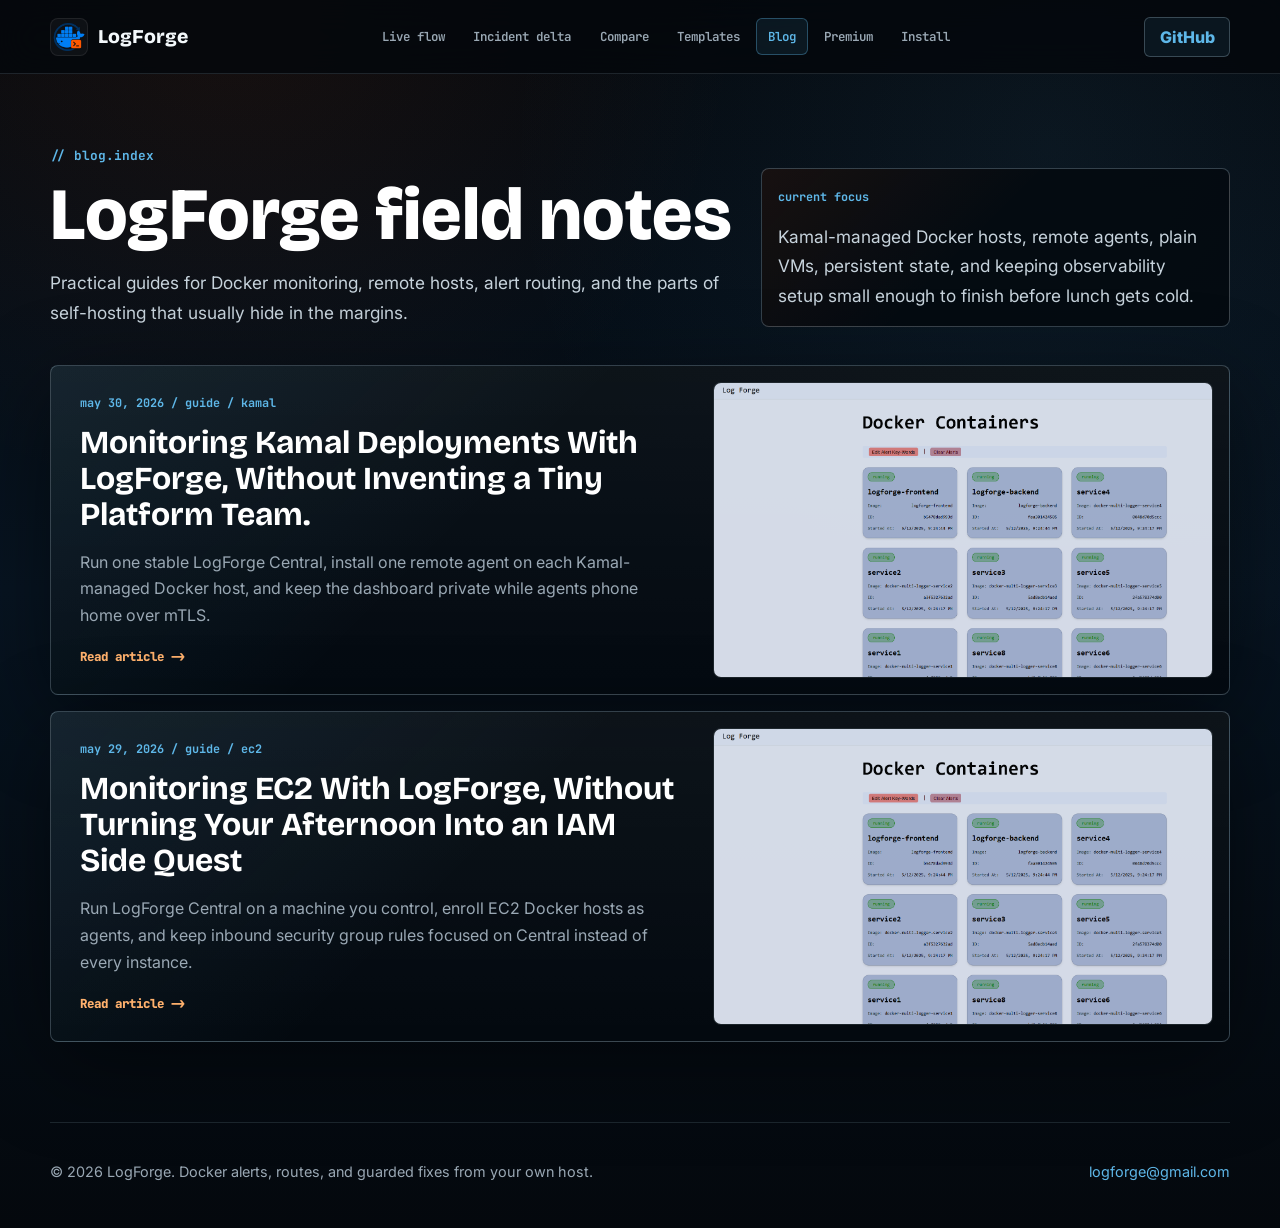
==== commit dda50c7f: "kamal monitoring" ====
--- a/blog/index.html
+++ b/blog/index.html
@@ -46,12 +46,24 @@
 
                 <aside class="blog-hero-panel" aria-label="Blog focus areas">
                     <span class="blog-card-meta">current focus</span>
-                    <p>Remote Docker hosts, EC2 agents, self-hosted defaults, and keeping observability setup small enough to finish before lunch gets cold.</p>
+                    <p>Kamal-managed Docker hosts, remote agents, plain VMs, persistent state, and keeping observability setup small enough to finish before lunch gets cold.</p>
                 </aside>
             </div>
         </section>
 
         <section class="post-list" aria-label="Blog posts">
+            <a class="post-card" href="deploying-logforge-with-kamal.html">
+                <div class="post-card-copy">
+                    <span class="post-meta"><time datetime="2026-05-30">May 30, 2026</time> / guide / kamal</span>
+                    <h2>Monitoring Kamal Deployments With LogForge, Without Inventing a Tiny Platform Team.</h2>
+                    <p>Run one stable LogForge Central, install one remote agent on each Kamal-managed Docker host, and keep the dashboard private while agents phone home over mTLS.</p>
+                    <span class="blog-read-more">Read article</span>
+                </div>
+                <figure class="post-card-media" aria-label="LogForge dashboard preview">
+                    <img src="../assets/logforge-home.png" alt="LogForge dashboard showing Docker monitoring views" loading="lazy" />
+                </figure>
+            </a>
+
             <a class="post-card" href="monitoring-ec2-with-logforge.html">
                 <div class="post-card-copy">
                     <span class="post-meta"><time datetime="2026-05-29">May 29, 2026</time> / guide / ec2</span>
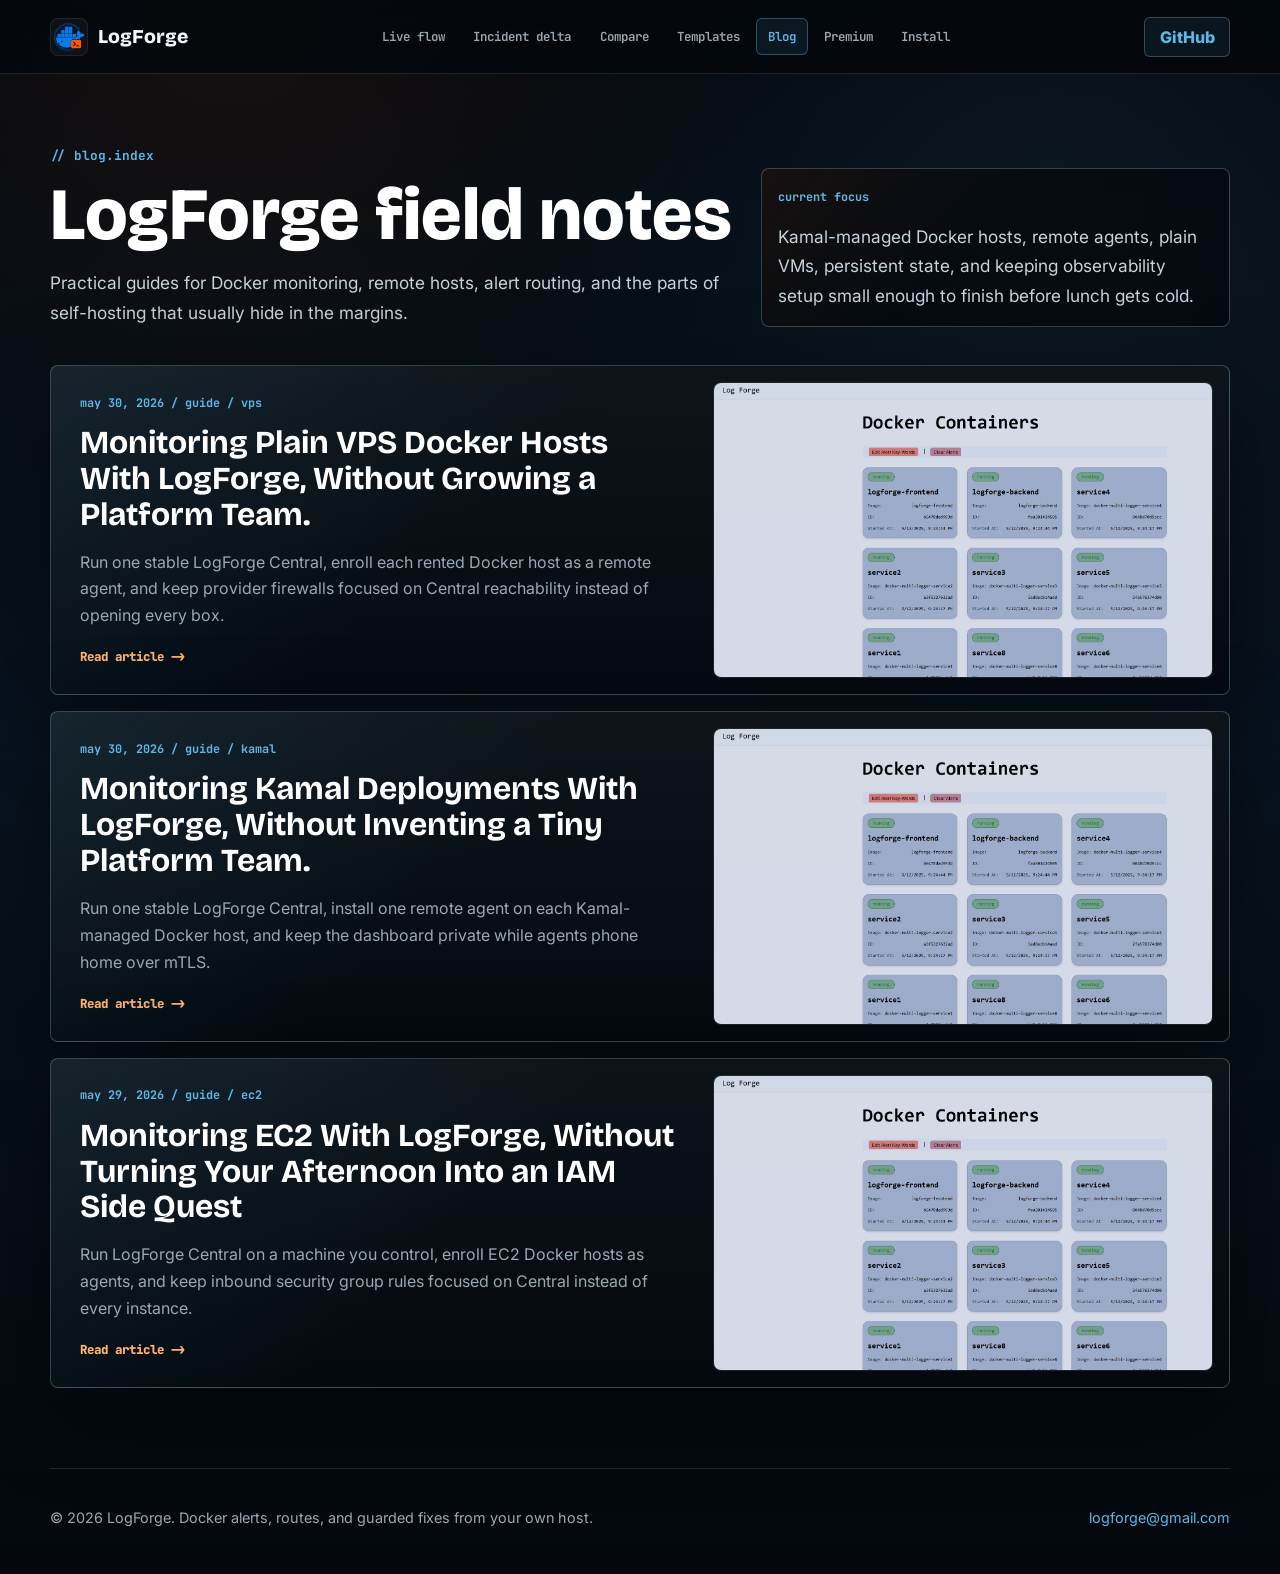
==== commit 237a6313: "vps and site indexing" ====
--- a/blog/index.html
+++ b/blog/index.html
@@ -6,6 +6,7 @@
     <meta name="viewport" content="width=device-width, initial-scale=1.0" />
     <meta name="description" content="LogForge blog posts and practical guides for monitoring Docker hosts, remote agents, alerting, and self-hosted operations." />
     <title>Blog - LogForge</title>
+    <link rel="canonical" href="https://www.logforge.dev/blog/" />
     <link rel="preconnect" href="https://fonts.googleapis.com" />
     <link rel="preconnect" href="https://fonts.gstatic.com" crossorigin />
     <link href="https://fonts.googleapis.com/css2?family=Bricolage+Grotesque:wght@600;700;800&family=Inter:wght@400;500;600;700;800&family=JetBrains+Mono:wght@400;500;600;700&display=swap" rel="stylesheet" />
@@ -52,6 +53,18 @@
         </section>
 
         <section class="post-list" aria-label="Blog posts">
+            <a class="post-card" href="monitoring-vps-docker-hosts-with-logforge.html">
+                <div class="post-card-copy">
+                    <span class="post-meta"><time datetime="2026-05-30">May 30, 2026</time> / guide / vps</span>
+                    <h2>Monitoring Plain VPS Docker Hosts With LogForge, Without Growing a Platform Team.</h2>
+                    <p>Run one stable LogForge Central, enroll each rented Docker host as a remote agent, and keep provider firewalls focused on Central reachability instead of opening every box.</p>
+                    <span class="blog-read-more">Read article</span>
+                </div>
+                <figure class="post-card-media" aria-label="LogForge dashboard preview">
+                    <img src="../assets/logforge-home.png" alt="LogForge dashboard showing Docker monitoring views" loading="lazy" />
+                </figure>
+            </a>
+
             <a class="post-card" href="deploying-logforge-with-kamal.html">
                 <div class="post-card-copy">
                     <span class="post-meta"><time datetime="2026-05-30">May 30, 2026</time> / guide / kamal</span>
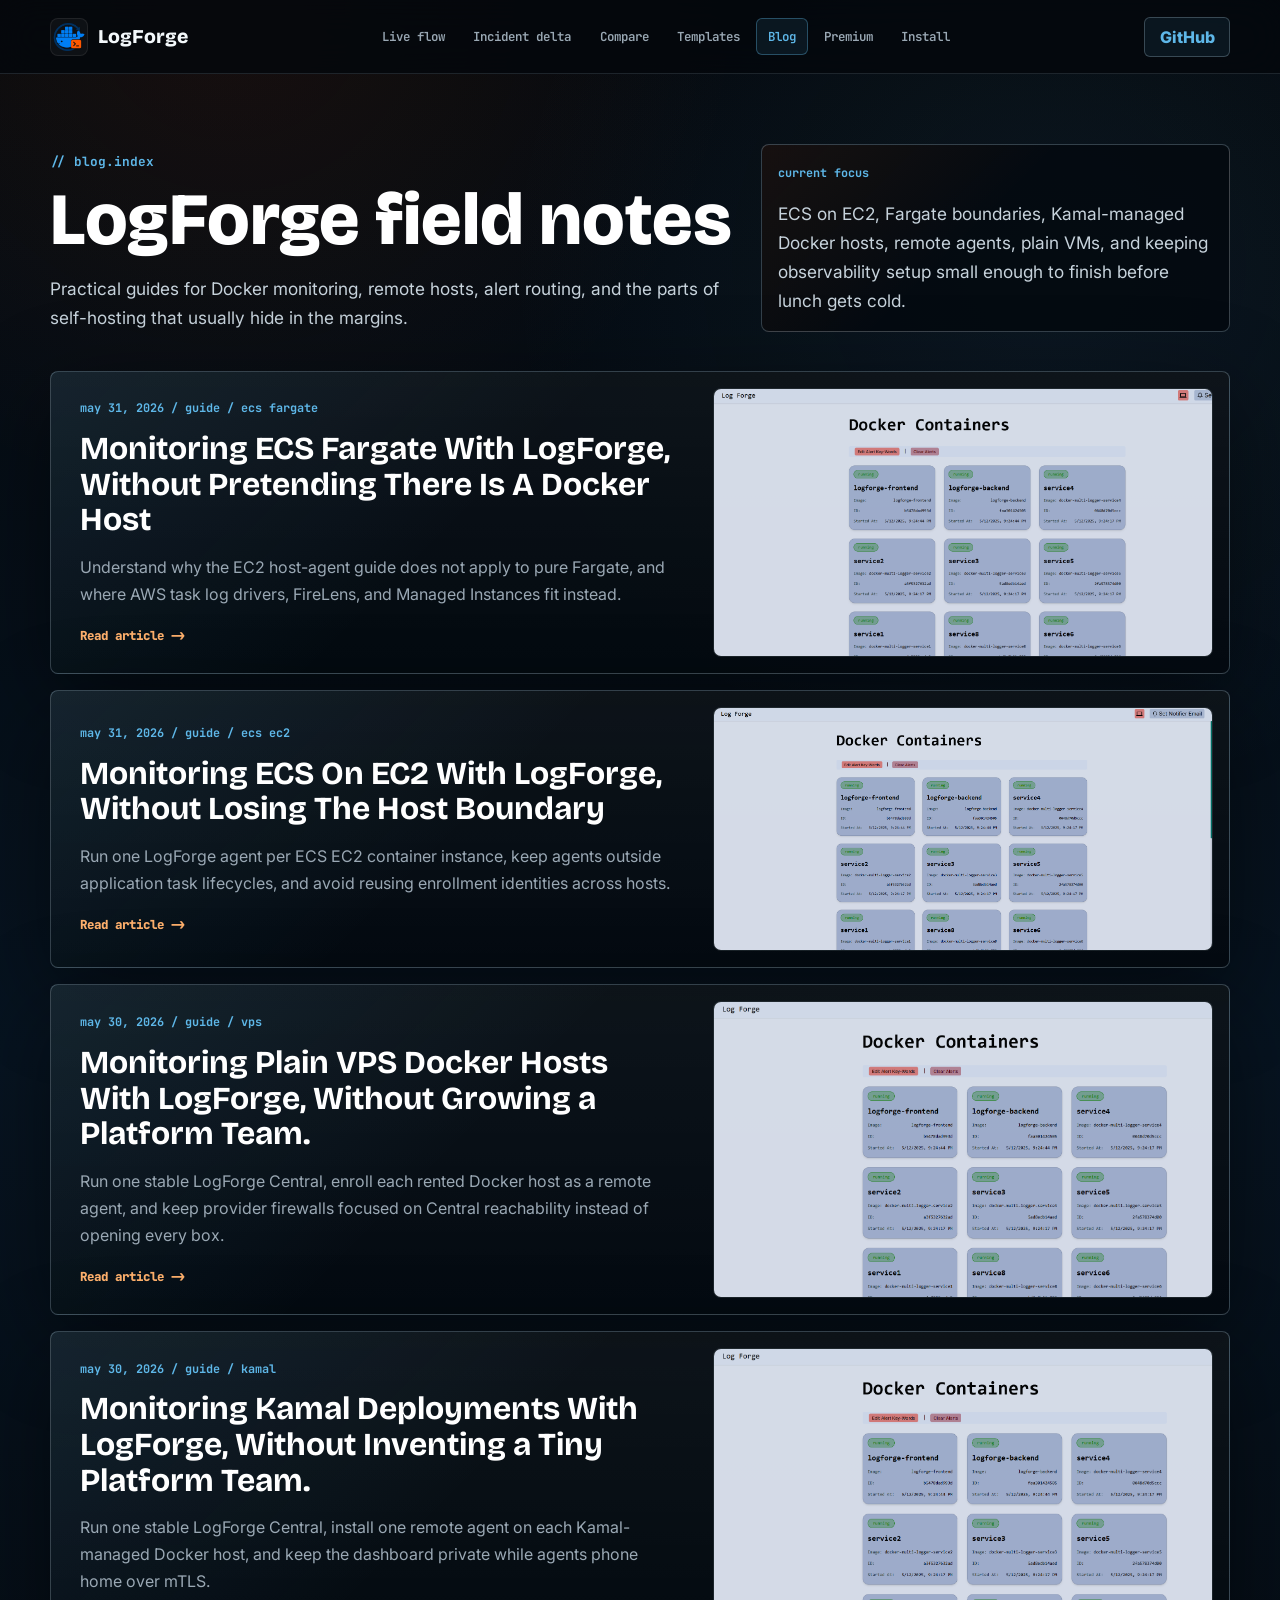
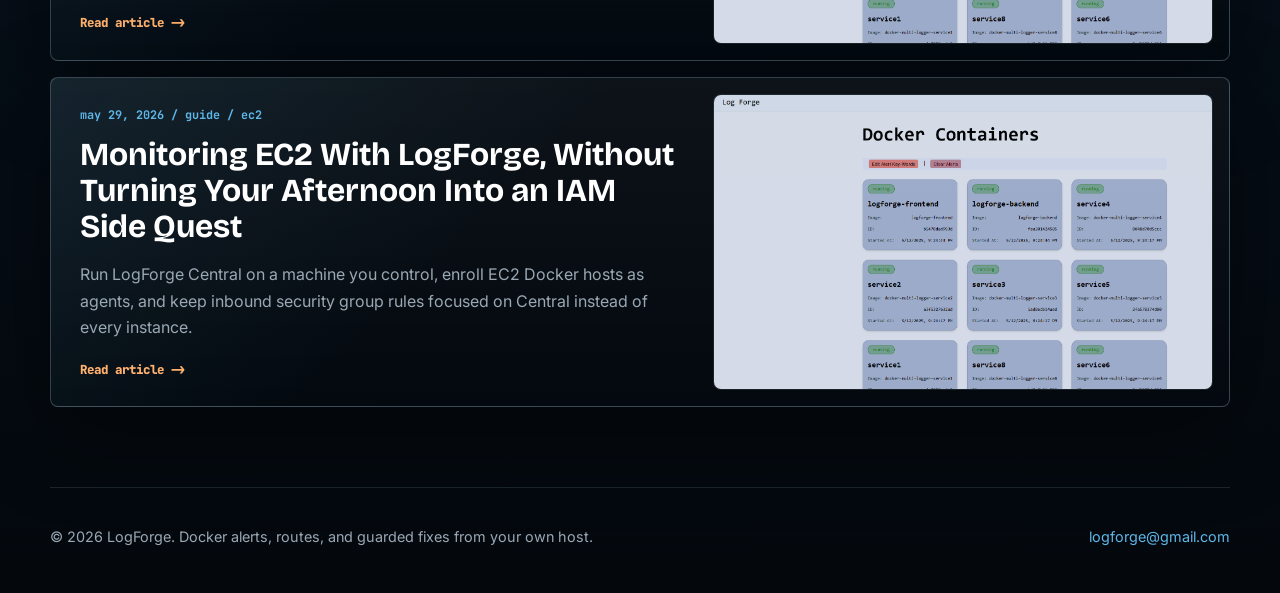
==== commit 79189837: "aws monitriong" ====
--- a/blog/index.html
+++ b/blog/index.html
@@ -47,12 +47,36 @@
 
                 <aside class="blog-hero-panel" aria-label="Blog focus areas">
                     <span class="blog-card-meta">current focus</span>
-                    <p>Kamal-managed Docker hosts, remote agents, plain VMs, persistent state, and keeping observability setup small enough to finish before lunch gets cold.</p>
+                    <p>ECS on EC2, Fargate boundaries, Kamal-managed Docker hosts, remote agents, plain VMs, and keeping observability setup small enough to finish before lunch gets cold.</p>
                 </aside>
             </div>
         </section>
 
         <section class="post-list" aria-label="Blog posts">
+            <a class="post-card" href="monitoring-ecs-fargate-with-logforge.html">
+                <div class="post-card-copy">
+                    <span class="post-meta"><time datetime="2026-05-31">May 31, 2026</time> / guide / ecs fargate</span>
+                    <h2>Monitoring ECS Fargate With LogForge, Without Pretending There Is A Docker Host</h2>
+                    <p>Understand why the EC2 host-agent guide does not apply to pure Fargate, and where AWS task log drivers, FireLens, and Managed Instances fit instead.</p>
+                    <span class="blog-read-more">Read article</span>
+                </div>
+                <figure class="post-card-media" aria-label="LogForge dashboard preview">
+                    <img src="../assets/logforge-home.png" alt="LogForge dashboard showing Docker monitoring views" loading="lazy" />
+                </figure>
+            </a>
+
+            <a class="post-card" href="monitoring-ecs-on-ec2-with-logforge.html">
+                <div class="post-card-copy">
+                    <span class="post-meta"><time datetime="2026-05-31">May 31, 2026</time> / guide / ecs ec2</span>
+                    <h2>Monitoring ECS On EC2 With LogForge, Without Losing The Host Boundary</h2>
+                    <p>Run one LogForge agent per ECS EC2 container instance, keep agents outside application task lifecycles, and avoid reusing enrollment identities across hosts.</p>
+                    <span class="blog-read-more">Read article</span>
+                </div>
+                <figure class="post-card-media" aria-label="LogForge dashboard preview">
+                    <img src="../assets/logforge-home.png" alt="LogForge dashboard showing Docker monitoring views" loading="lazy" />
+                </figure>
+            </a>
+
             <a class="post-card" href="monitoring-vps-docker-hosts-with-logforge.html">
                 <div class="post-card-copy">
                     <span class="post-meta"><time datetime="2026-05-30">May 30, 2026</time> / guide / vps</span>
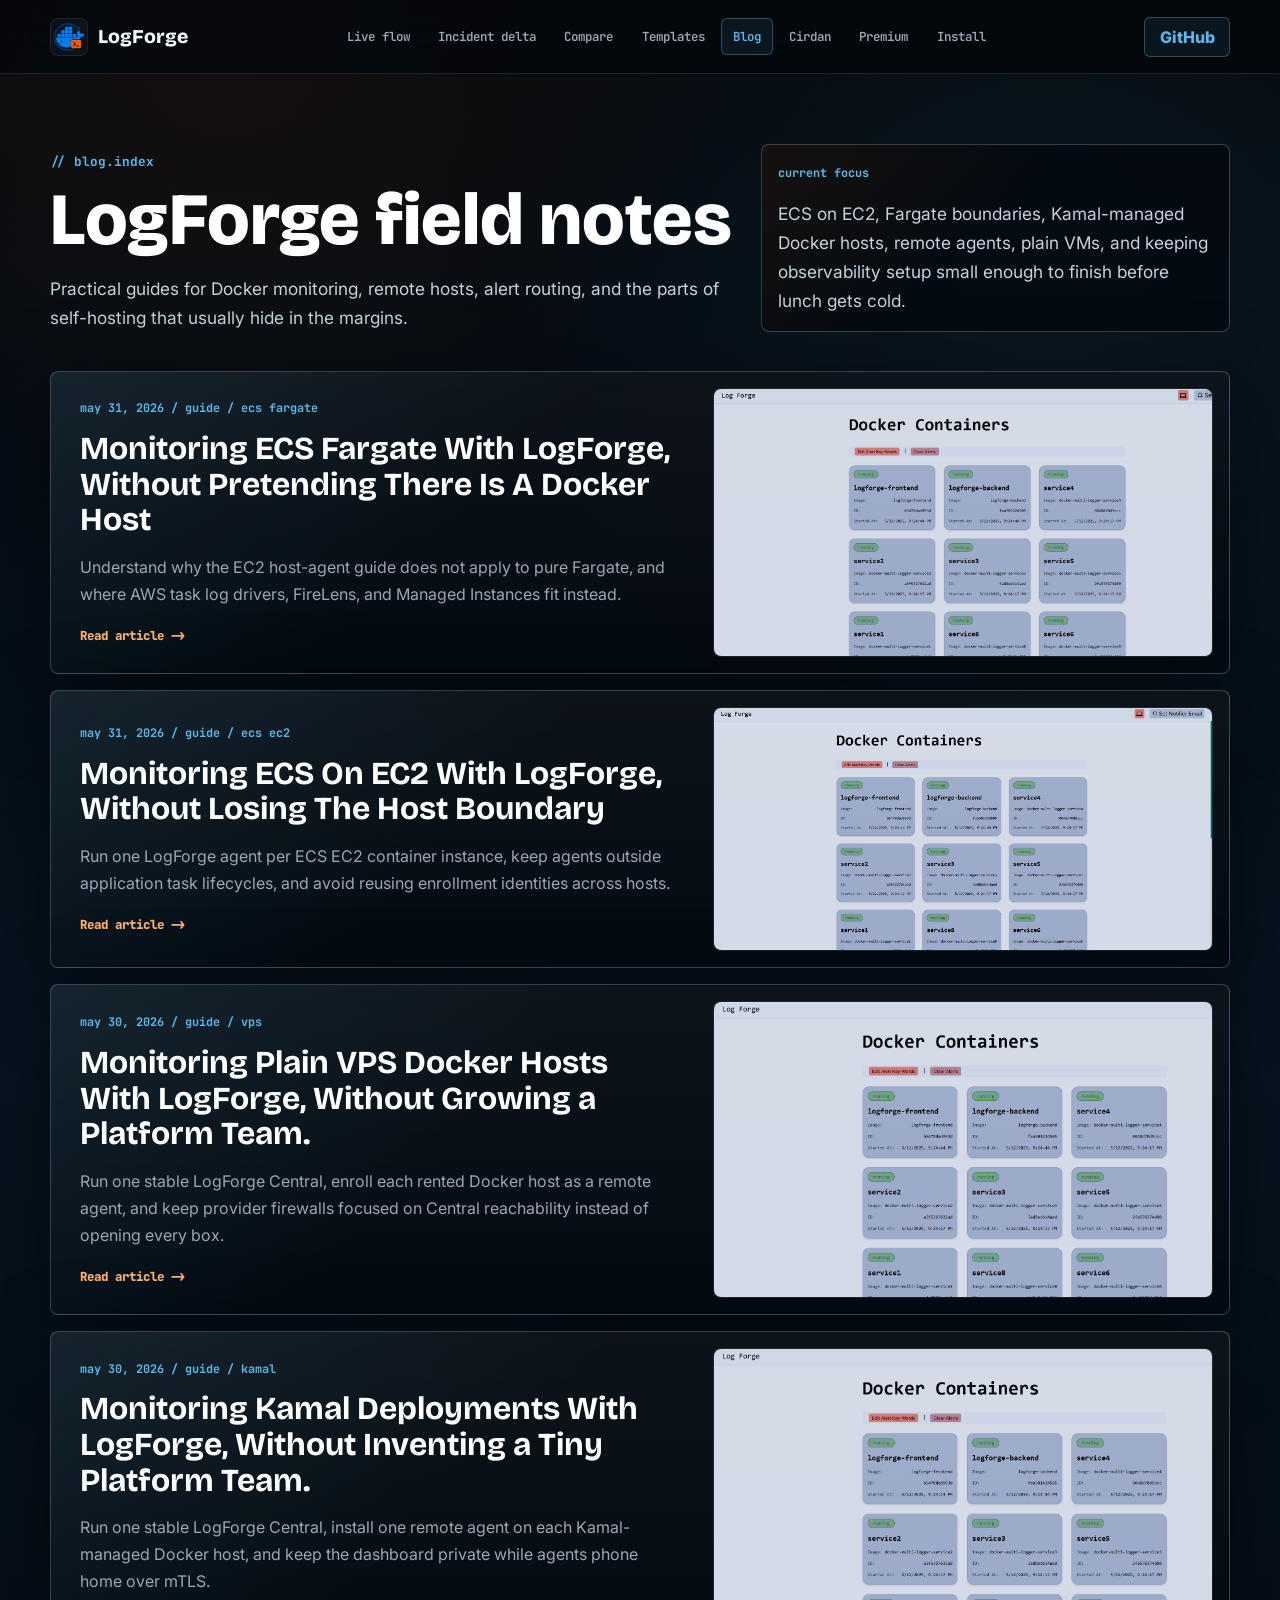
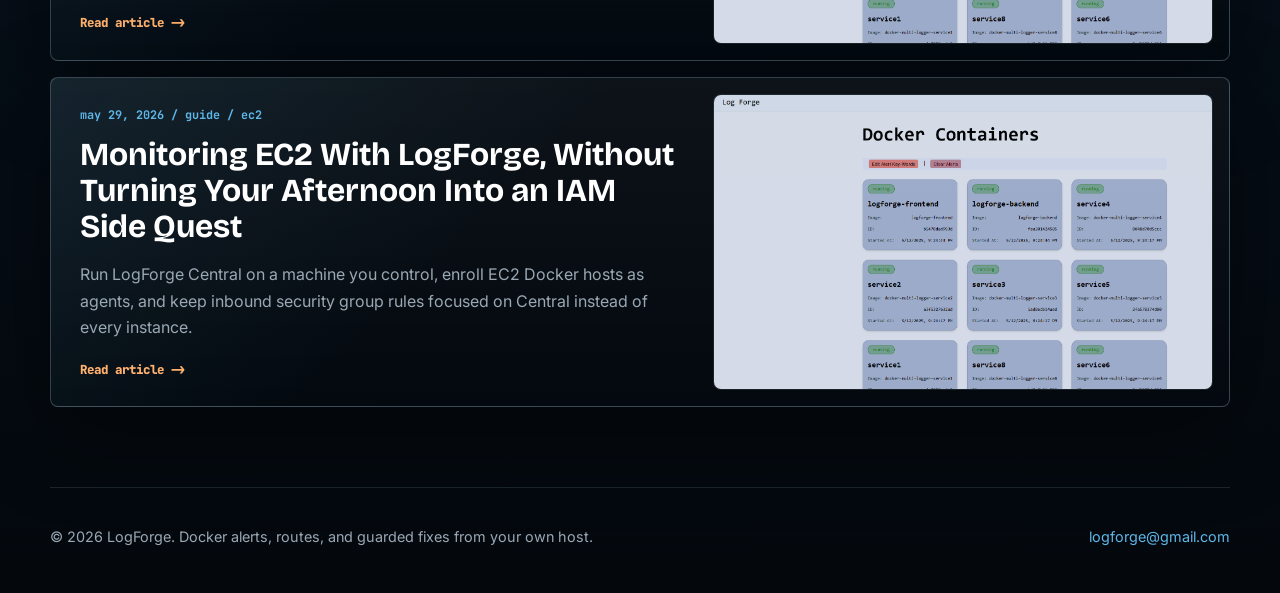
==== commit f5e45b06: "Cirdan" ====
--- a/blog/index.html
+++ b/blog/index.html
@@ -29,6 +29,7 @@
             <a href="../#compare">Compare</a>
             <a href="../#templates">Templates</a>
             <a href="./" aria-current="page">Blog</a>
+            <a href="../cirdan.html">Cirdan</a>
             <a href="../#premium">Premium</a>
             <a href="../#install">Install</a>
         </nav>
--- a/styles.css
+++ b/styles.css
@@ -145,7 +145,13 @@
 .article-side-card,
 .article-toc,
 .article-prose table,
-.article-prose pre {
+.article-prose pre,
+.cirdan-graph-node,
+.cirdan-console-readout,
+.cirdan-capability-card span,
+.cirdan-source-pills,
+.cirdan-mode-tag,
+.cirdan-layer-label {
     font-family: "JetBrains Mono", ui-monospace, SFMono-Regular, Menlo, Monaco, Consolas, monospace;
     letter-spacing: 0;
 }
@@ -2242,7 +2248,7 @@
     opacity: 0.9;
 }
 
-.blog-page .site-nav a[aria-current="page"] {
+.site-nav a[aria-current="page"] {
     border-color: rgba(94, 183, 232, 0.35);
     background: rgba(94, 183, 232, 0.09);
     color: var(--brand-blue);
@@ -2621,6 +2627,464 @@
     margin-bottom: 0;
 }
 
+.cirdan-main {
+    width: min(var(--max-width), calc(100% - 2rem));
+    margin: 0 auto;
+}
+
+.cirdan-hero {
+    display: grid;
+    grid-template-columns: minmax(0, 0.9fr) minmax(520px, 1.1fr);
+    gap: 2rem;
+    align-items: center;
+    min-height: 640px;
+    padding: 4.4rem 0 3rem;
+}
+
+.cirdan-hero-copy {
+    min-width: 0;
+}
+
+.cirdan-hero h1 {
+    max-width: 860px;
+    margin: 0;
+    color: #ffffff;
+    font-size: 4.8rem;
+    line-height: 0.98;
+    font-weight: 800;
+    overflow-wrap: normal;
+    word-break: normal;
+}
+
+.cirdan-dek {
+    max-width: 720px;
+    margin: 1.15rem 0 0;
+    color: #c7d3dc;
+    font-size: 1.1rem;
+    line-height: 1.7;
+}
+
+.cirdan-graph-console {
+    min-width: 0;
+    overflow: hidden;
+    border: 1px solid var(--line-strong);
+    border-radius: 8px;
+    background:
+        linear-gradient(135deg, rgba(94, 183, 232, 0.11), transparent 38%),
+        linear-gradient(180deg, rgba(255, 255, 255, 0.052), rgba(255, 255, 255, 0.012)),
+        #06101a;
+    box-shadow: var(--shadow);
+}
+
+.cirdan-graph-stage {
+    display: grid;
+    gap: 0.85rem;
+    padding: 0.85rem;
+}
+
+.cirdan-orbit {
+    position: relative;
+    min-height: 420px;
+    overflow: hidden;
+    border: 1px solid var(--line);
+    border-radius: 8px;
+    background:
+        linear-gradient(rgba(194, 226, 246, 0.035) 1px, transparent 1px),
+        linear-gradient(90deg, rgba(194, 226, 246, 0.035) 1px, transparent 1px),
+        radial-gradient(circle at 50% 48%, rgba(94, 183, 232, 0.16), transparent 18rem),
+        radial-gradient(circle at 74% 28%, rgba(243, 97, 20, 0.12), transparent 16rem),
+        rgba(4, 10, 16, 0.78);
+    background-size: 42px 42px, 42px 42px, auto, auto, auto;
+}
+
+.cirdan-graph-node {
+    position: absolute;
+    z-index: 2;
+    transform: translate(-50%, -50%);
+    min-width: 5.2rem;
+    padding: 0.48rem 0.64rem;
+    border: 1px solid rgba(94, 183, 232, 0.34);
+    border-radius: 999px;
+    background:
+        linear-gradient(180deg, rgba(8, 17, 26, 0.94), rgba(8, 17, 26, 0.76)),
+        rgba(94, 183, 232, 0.12);
+    color: #d5f0ff;
+    font-size: 0.72rem;
+    font-weight: 700;
+    text-align: center;
+    text-transform: lowercase;
+    box-shadow: 0 0 26px rgba(94, 183, 232, 0.18);
+    animation: graph-node-glow 4.8s ease-in-out infinite;
+}
+
+.cirdan-node-center {
+    top: 50%;
+    left: 50%;
+    min-width: 9.8rem;
+    border-color: rgba(243, 97, 20, 0.44);
+    color: #ffe1c8;
+    box-shadow: 0 0 30px rgba(243, 97, 20, 0.2);
+}
+
+.cirdan-node-logs {
+    top: 18%;
+    left: 22%;
+}
+
+.cirdan-node-metrics {
+    top: 18%;
+    left: 75%;
+    animation-delay: 260ms;
+}
+
+.cirdan-node-traces {
+    top: 48%;
+    left: 14%;
+    animation-delay: 520ms;
+}
+
+.cirdan-node-alerts {
+    top: 50%;
+    left: 86%;
+    animation-delay: 780ms;
+}
+
+.cirdan-node-configs {
+    top: 82%;
+    left: 28%;
+    animation-delay: 1040ms;
+}
+
+.cirdan-node-state {
+    top: 80%;
+    left: 72%;
+    animation-delay: 1300ms;
+}
+
+.cirdan-graph-line {
+    position: absolute;
+    z-index: 1;
+    left: var(--x);
+    top: var(--y);
+    width: var(--w);
+    height: 1px;
+    transform: rotate(var(--r));
+    transform-origin: left center;
+    background: linear-gradient(90deg, transparent, rgba(94, 183, 232, 0.48), transparent);
+}
+
+.cirdan-graph-line::after {
+    content: "";
+    position: absolute;
+    top: -3px;
+    left: 0;
+    width: 7px;
+    height: 7px;
+    border-radius: 50%;
+    background: var(--brand-blue);
+    box-shadow: 0 0 18px var(--brand-blue);
+    animation: graph-pulse 3.8s linear infinite;
+}
+
+.cirdan-line-one {
+    --x: 25%;
+    --y: 20%;
+    --w: 28%;
+    --r: 36deg;
+}
+
+.cirdan-line-two {
+    --x: 73%;
+    --y: 20%;
+    --w: 27%;
+    --r: 142deg;
+}
+
+.cirdan-line-three {
+    --x: 17%;
+    --y: 48%;
+    --w: 34%;
+    --r: 4deg;
+}
+
+.cirdan-line-four {
+    --x: 50%;
+    --y: 50%;
+    --w: 35%;
+    --r: -1deg;
+}
+
+.cirdan-line-five {
+    --x: 30%;
+    --y: 80%;
+    --w: 28%;
+    --r: -42deg;
+}
+
+.cirdan-line-six {
+    --x: 50%;
+    --y: 51%;
+    --w: 30%;
+    --r: 48deg;
+}
+
+.cirdan-line-two::after,
+.cirdan-line-four::after {
+    animation-delay: 560ms;
+    background: var(--brand-orange);
+    box-shadow: 0 0 18px var(--brand-orange);
+}
+
+.cirdan-line-three::after,
+.cirdan-line-six::after {
+    animation-delay: 1120ms;
+}
+
+.cirdan-console-readout {
+    min-width: 0;
+    overflow: hidden;
+    border: 1px solid var(--line);
+    border-radius: 8px;
+    background: rgba(4, 10, 16, 0.82);
+}
+
+.cirdan-console-readout ol {
+    display: grid;
+    gap: 0.55rem;
+    margin: 0;
+    padding: 0.78rem;
+    list-style: none;
+}
+
+.cirdan-console-readout li {
+    display: grid;
+    grid-template-columns: 5.2rem minmax(0, 1fr);
+    gap: 0.65rem;
+    color: #c8d6e0;
+    font-size: 0.78rem;
+    line-height: 1.5;
+}
+
+.cirdan-console-readout li span {
+    color: var(--brand-blue);
+    font-weight: 700;
+}
+
+.cirdan-section {
+    width: 100%;
+}
+
+.cirdan-capability-grid,
+.cirdan-mode-grid {
+    display: grid;
+    grid-template-columns: repeat(3, minmax(0, 1fr));
+    gap: 1rem;
+}
+
+.cirdan-mode-grid {
+    grid-template-columns: repeat(2, minmax(0, 1fr));
+}
+
+.cirdan-capability-card,
+.cirdan-mode-grid article,
+.cirdan-compare-grid article,
+.cirdan-source-panel,
+.cirdan-stack-layer {
+    min-width: 0;
+    border: 1px solid var(--line);
+    border-radius: 8px;
+    background:
+        linear-gradient(180deg, rgba(255, 255, 255, 0.045), transparent),
+        rgba(255, 255, 255, 0.026);
+}
+
+.cirdan-capability-card,
+.cirdan-mode-grid article {
+    min-height: 238px;
+    padding: 1rem;
+}
+
+.cirdan-capability-card span,
+.cirdan-mode-tag,
+.cirdan-layer-label {
+    display: block;
+    color: var(--brand-blue);
+    font-size: 0.74rem;
+    font-weight: 700;
+    text-transform: lowercase;
+}
+
+.cirdan-capability-card h3,
+.cirdan-mode-grid h3 {
+    margin: 1.15rem 0 0;
+    color: #ffffff;
+    font-size: 1.45rem;
+    line-height: 1.14;
+}
+
+.cirdan-capability-card p,
+.cirdan-mode-grid p,
+.cirdan-unicron-copy p,
+.cirdan-stack-layer p {
+    margin: 0.82rem 0 0;
+    color: var(--muted);
+    line-height: 1.68;
+}
+
+.cirdan-compare-grid {
+    display: grid;
+    grid-template-columns: repeat(2, minmax(0, 1fr));
+    gap: 1rem;
+}
+
+.cirdan-compare-grid article {
+    padding: 1.1rem;
+}
+
+.cirdan-compare-grid article:first-child {
+    border-color: rgba(255, 93, 93, 0.25);
+    background:
+        linear-gradient(135deg, rgba(255, 93, 93, 0.07), transparent 45%),
+        rgba(255, 255, 255, 0.03);
+}
+
+.cirdan-compare-grid article:last-child {
+    border-color: rgba(94, 183, 232, 0.35);
+    background:
+        linear-gradient(135deg, rgba(94, 183, 232, 0.09), transparent 45%),
+        rgba(255, 255, 255, 0.035);
+}
+
+.cirdan-compare-grid .delta-head strong {
+    color: var(--brand-blue);
+    font-size: 2.35rem;
+}
+
+.cirdan-compare-grid article:first-child .delta-head strong {
+    color: #ff8989;
+}
+
+.cirdan-compare-grid ul {
+    display: grid;
+    gap: 0.72rem;
+    margin: 1.2rem 0 0;
+    padding: 0;
+    list-style: none;
+}
+
+.cirdan-compare-grid li {
+    position: relative;
+    padding-left: 1.05rem;
+    color: #c8d6e0;
+    line-height: 1.62;
+}
+
+.cirdan-compare-grid li::before {
+    content: "";
+    position: absolute;
+    top: 0.68rem;
+    left: 0;
+    width: 0.42rem;
+    height: 0.42rem;
+    border-radius: 50%;
+    background: var(--brand-blue);
+}
+
+.cirdan-compare-grid article:first-child li::before {
+    background: var(--red);
+}
+
+.cirdan-knowledge-layout {
+    display: grid;
+    grid-template-columns: repeat(2, minmax(0, 1fr));
+    gap: 1rem;
+}
+
+.cirdan-source-panel {
+    overflow: hidden;
+}
+
+.cirdan-source-pills {
+    display: flex;
+    flex-wrap: wrap;
+    gap: 0.52rem;
+    padding: 1rem;
+}
+
+.cirdan-source-pills span {
+    max-width: 100%;
+    padding: 0.44rem 0.58rem;
+    border: 1px solid rgba(94, 183, 232, 0.2);
+    border-radius: 999px;
+    background: rgba(94, 183, 232, 0.07);
+    color: #d8edf9;
+    font-size: 0.74rem;
+    font-weight: 700;
+    overflow-wrap: anywhere;
+}
+
+.cirdan-mode-grid article:first-child {
+    border-color: rgba(94, 183, 232, 0.32);
+}
+
+.cirdan-mode-grid article:last-child {
+    border-color: rgba(243, 97, 20, 0.3);
+    background:
+        linear-gradient(135deg, rgba(243, 97, 20, 0.08), transparent 48%),
+        rgba(255, 255, 255, 0.026);
+}
+
+.cirdan-unicron-layout {
+    display: grid;
+    grid-template-columns: minmax(0, 0.86fr) minmax(420px, 1.14fr);
+    gap: 1rem;
+    align-items: stretch;
+    padding: 1rem;
+    border: 1px solid var(--line-strong);
+    border-radius: 8px;
+    background:
+        linear-gradient(135deg, rgba(94, 183, 232, 0.08), transparent 34%),
+        rgba(4, 10, 16, 0.86);
+    box-shadow: var(--shadow);
+}
+
+.cirdan-unicron-copy {
+    display: flex;
+    flex-direction: column;
+    justify-content: center;
+    min-width: 0;
+    padding: 0.8rem;
+}
+
+.cirdan-unicron-copy h2 {
+    font-size: 2.9rem;
+}
+
+.cirdan-stack {
+    display: grid;
+    gap: 0.85rem;
+    min-width: 0;
+}
+
+.cirdan-stack-layer {
+    padding: 1rem;
+}
+
+.cirdan-layer-cirdan {
+    border-color: rgba(243, 97, 20, 0.34);
+    background:
+        linear-gradient(135deg, rgba(243, 97, 20, 0.1), transparent 48%),
+        rgba(255, 255, 255, 0.03);
+}
+
+.cirdan-stack-layer strong {
+    display: block;
+    margin-top: 0.7rem;
+    color: #ffffff;
+    font-size: 1.3rem;
+    line-height: 1.2;
+}
+
 .install-layout {
     display: grid;
     grid-template-columns: minmax(0, 0.88fr) minmax(420px, 1.12fr);
@@ -2824,11 +3288,17 @@
         max-width: 780px;
     }
 
+    .cirdan-graph-console {
+        max-width: 820px;
+    }
+
     .flow-stage,
     .tab-panel,
     .mesh-layout,
     .premium-layout,
     .install-layout,
+    .cirdan-hero,
+    .cirdan-unicron-layout,
     .blog-feature-card,
     .blog-hero-layout,
     .post-card,
@@ -2851,6 +3321,8 @@
 @media (max-width: 820px) {
     .hero h1,
     .section h2,
+    .cirdan-hero h1,
+    .cirdan-unicron-copy h2,
     .blog-hero h1,
     .article-hero h1 {
         font-size: 3.6rem;
@@ -2866,6 +3338,10 @@
     .report-service-list,
     .report-findings,
     .agent-task-chips,
+    .cirdan-capability-grid,
+    .cirdan-compare-grid,
+    .cirdan-knowledge-layout,
+    .cirdan-mode-grid,
     .security-grid {
         grid-template-columns: 1fr;
     }
@@ -2982,6 +3458,7 @@
     .proof-band,
     .site-footer,
     .blog-main,
+    .cirdan-main,
     .article-shell {
         width: min(100% - 1rem, var(--max-width));
     }
@@ -2991,9 +3468,16 @@
         padding: 2.4rem 0 2rem;
     }
 
+    .cirdan-hero {
+        min-height: auto;
+        padding: 3.2rem 0 2rem;
+    }
+
     .hero h1,
     .section h2,
     .install-layout h2,
+    .cirdan-hero h1,
+    .cirdan-unicron-copy h2,
     .blog-hero h1,
     .article-hero h1 {
         font-size: 2.75rem;
@@ -3021,9 +3505,44 @@
     .mesh-layout,
     .premium-layout,
     .install-layout,
+    .cirdan-unicron-layout,
     .blog-feature-card,
     .post-card {
         padding: 0.55rem;
+    }
+
+    .cirdan-graph-stage {
+        padding: 0.55rem;
+    }
+
+    .cirdan-orbit {
+        display: grid;
+        grid-template-columns: repeat(2, minmax(0, 1fr));
+        gap: 0.55rem;
+        min-height: auto;
+        padding: 0.55rem;
+    }
+
+    .cirdan-graph-line {
+        display: none;
+    }
+
+    .cirdan-graph-node {
+        position: static;
+        transform: none;
+        min-width: 0;
+        border-radius: 6px;
+        animation: none;
+    }
+
+    .cirdan-node-center {
+        grid-column: 1 / -1;
+        min-width: 0;
+    }
+
+    .cirdan-console-readout li {
+        grid-template-columns: 1fr;
+        gap: 0.12rem;
     }
 
     .blog-feature-media,
@@ -3129,7 +3648,9 @@
     }
 
     .template-grid article,
-    .security-grid article {
+    .security-grid article,
+    .cirdan-capability-card,
+    .cirdan-mode-grid article {
         min-height: auto;
     }
 
